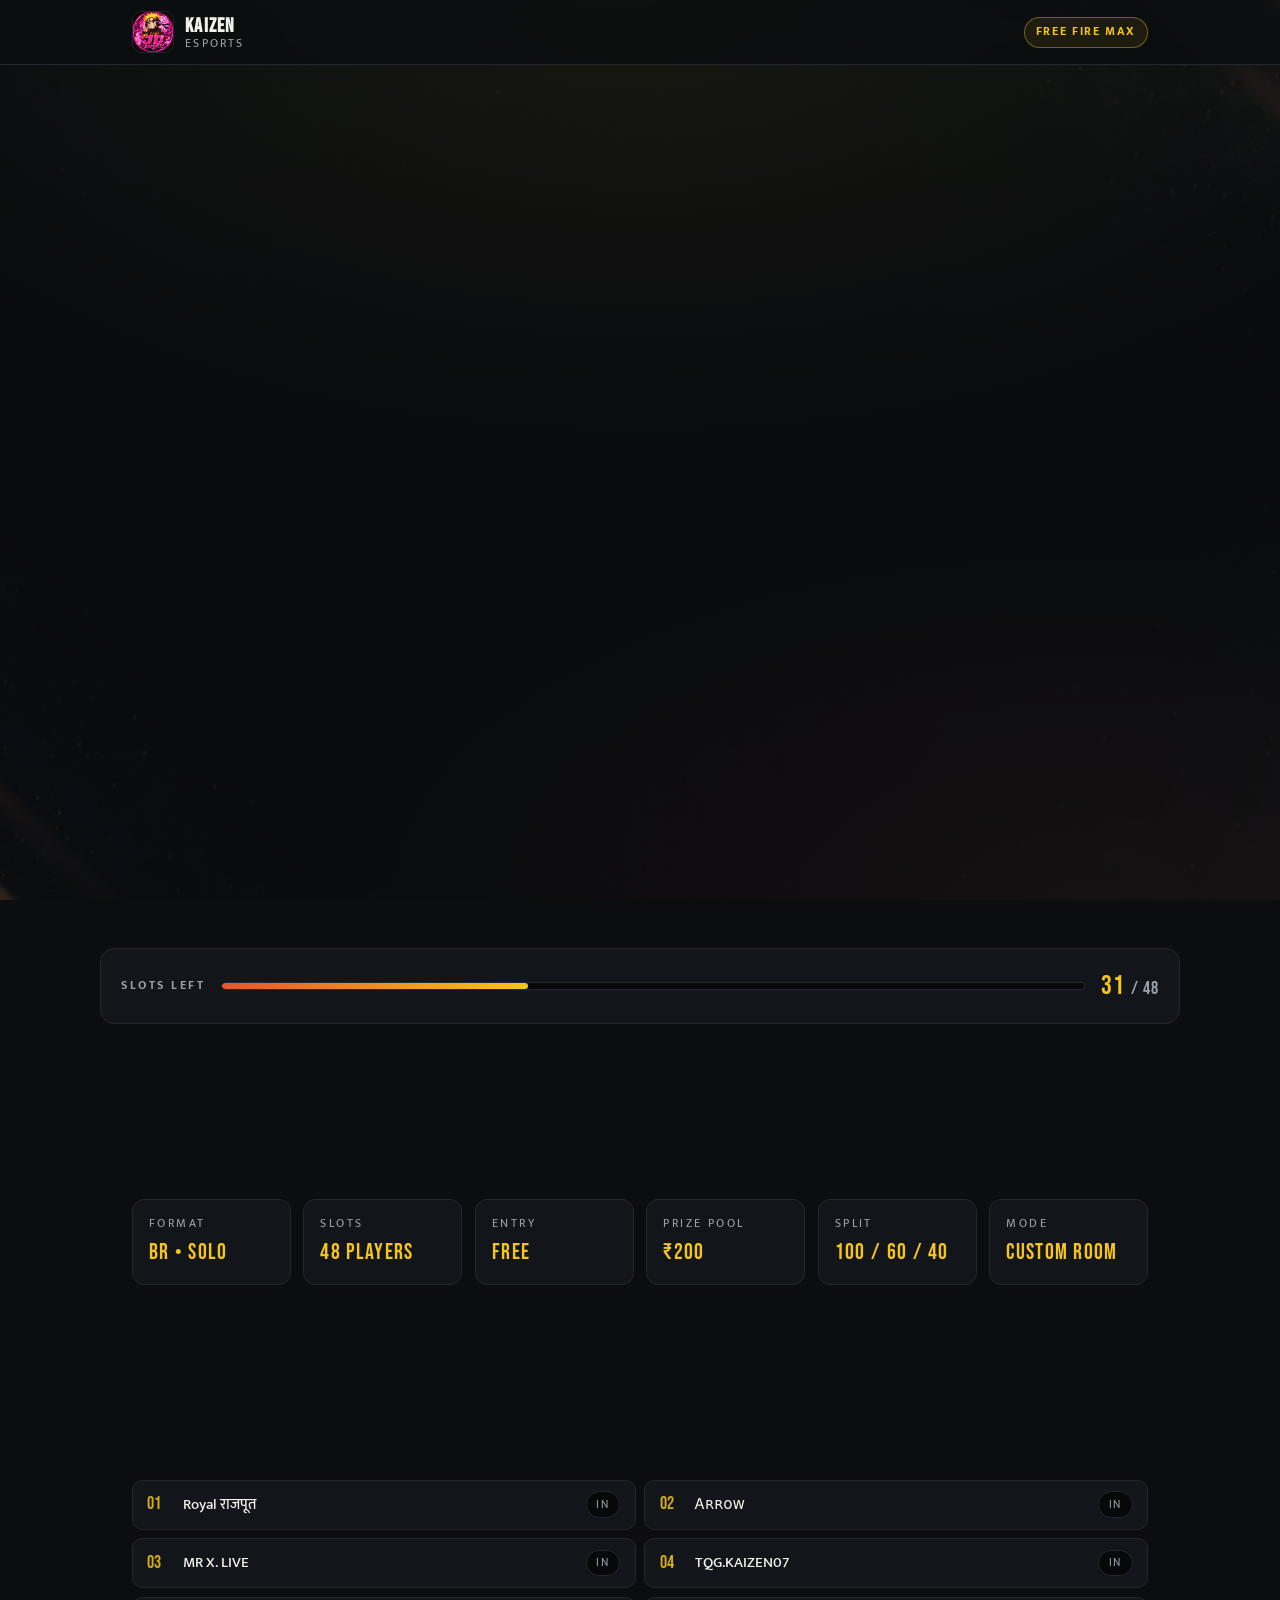
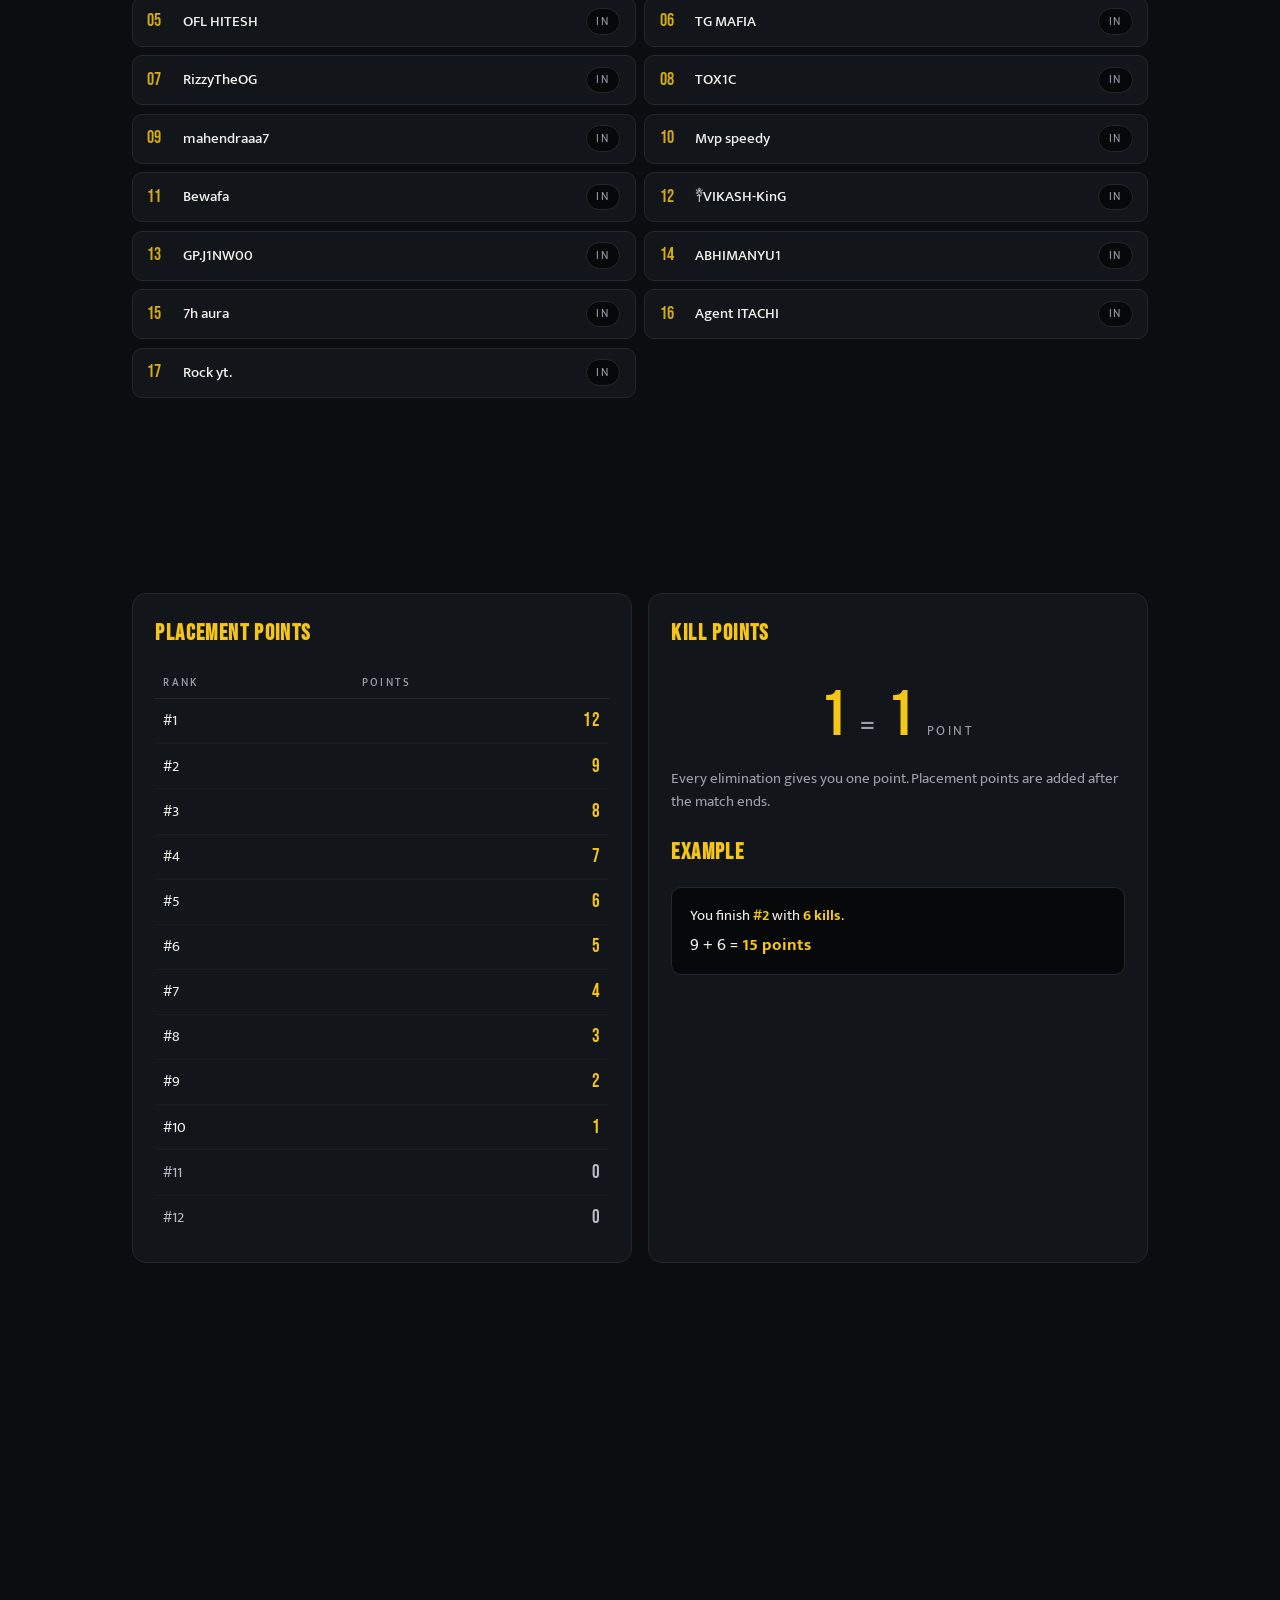
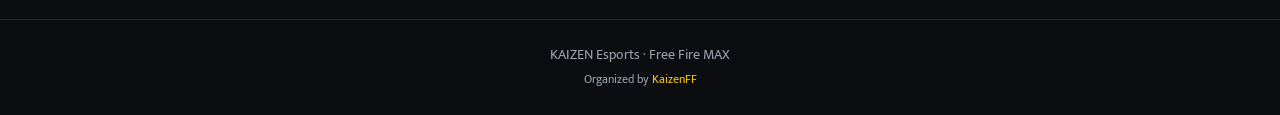
==== index.html @ 8892cc71 "Tournament site: ₹200 Free Fire MAX BR SOLO — registration page" ====
<!DOCTYPE html>
<html lang="en">
<head>
  <meta charset="UTF-8">
  <meta name="viewport" content="width=device-width, initial-scale=1.0">
  <title>₹200 Free Fire Tournament — KAIZEN</title>
  <meta name="description" content="Free Fire MAX BR SOLO tournament. ₹200 prize pool — 100/60/40 split. 48 slots, free entry. Register now by DM.">
  <link rel="preconnect" href="https://fonts.googleapis.com">
  <link rel="preconnect" href="https://fonts.gstatic.com" crossorigin>
  <link href="https://fonts.googleapis.com/css2?family=Bebas+Neue&family=Mukta:wght@400;500;600;700&display=swap" rel="stylesheet">
  <link rel="stylesheet" href="style.css">
</head>
<body>
  <div class="bg" aria-hidden="true"></div>

  <header class="site-header">
    <div class="wrap header-inner">
      <div class="brand">
        <img src="assets/tournament-logo.png" alt="" class="brand-logo" width="48" height="48">
        <div class="brand-text">
          <strong>KAIZEN</strong>
          <span>Esports</span>
        </div>
      </div>
      <div class="header-badge">Free Fire MAX</div>
    </div>
  </header>

  <!-- 🏆 The signboard: first screen, the memorable element -->
  <section class="hero">
    <div class="wrap">
      <div class="signboard">

        <div class="sb-top">
          <span class="sb-flag">🎯 LIVE TOURNAMENT</span>
          <p class="sb-sub">Free Fire MAX • BR SOLO</p>
        </div>

        <div class="sb-money">
          <span class="sb-rs">₹</span>
          <span class="sb-amount" id="prize-amount">200</span>
        </div>

        <div class="sb-pool">
          <span>Prize pool</span>
          <strong>₹200</strong>
        </div>

        <div class="sb-split">
          <div class="split-row"><span>1st</span><strong>₹100</strong></div>
          <div class="split-row"><span>2nd</span><strong>₹60</strong></div>
          <div class="split-row"><span>3rd</span><strong>₹40</strong></div>
        </div>

        <img src="assets/brand-banner.png" alt="₹200 tournament emblem" class="sb-emblem" width="160" height="160">

        <div class="sb-cta">
          <a class="btn" id="register-btn" href="https://wa.me/918217816606?text=Hi!%20I%20want%20to%20register%20for%20the%20₹200%20Free%20Fire%20MAX%20BR%20SOLO%20tournament.%20My%20in-game%20name%20is:%20" target="_blank" rel="noopener">
            <span class="btn-label">Register — free entry</span>
            <span class="btn-arrow">→</span>
          </a>
          <p class="btn-note">DM on WhatsApp · @ +91 82178 16606</p>
        </div>

      </div>
    </div>
  </section>

  <!-- 🔢 Slots counter -->
  <section class="slots" aria-label="Slots remaining">
    <div class="wrap slots-inner">
      <div class="slots-label">Slots left</div>
      <div class="slots-bar"><div class="slots-fill" id="slots-fill"></div></div>
      <div class="slots-numbers">
        <span class="slots-left" id="slots-left">48</span>
        <span class="slots-total">/ 48</span>
      </div>
    </div>
  </section>

  <!-- 📋 The essentials -->
  <section class="facts">
    <div class="wrap">
      <div class="section-head">
        <h2>Match details</h2>
        <p>Everything runs inside one custom room.</p>
      </div>
      <dl class="facts-grid">
        <div class="fact"><dt>Format</dt><dd>BR • SOLO</dd></div>
        <div class="fact"><dt>Slots</dt><dd>48 players</dd></div>
        <div class="fact"><dt>Entry</dt><dd>Free</dd></div>
        <div class="fact"><dt>Prize pool</dt><dd>₹200</dd></div>
        <div class="fact"><dt>Split</dt><dd>100 / 60 / 40</dd></div>
        <div class="fact"><dt>Mode</dt><dd>Custom room</dd></div>
      </dl>
    </div>
  </section>

  <!-- 📍 Registered players -->
  <section class="players">
    <div class="wrap">
      <div class="section-head">
        <h2>Registered players</h2>
        <p id="players-count">17 players in</p>
      </div>
      <ol class="player-list" id="player-list"></ol>
    </div>
  </section>

  <!-- 🏅 Points / how it works -->
  <section class="points">
    <div class="wrap">
      <div class="section-head">
        <h2>How points work</h2>
        <p>One kill = 1 point. Placement points on top.</p>
      </div>

      <div class="points-grid">
        <div class="point-card">
          <h3>Placement points</h3>
          <table class="pts-table">
            <thead><tr><th>Rank</th><th>Points</th></tr></thead>
            <tbody>
              <tr><td>#1</td><td>12</td></tr>
              <tr><td>#2</td><td>9</td></tr>
              <tr><td>#3</td><td>8</td></tr>
              <tr><td>#4</td><td>7</td></tr>
              <tr><td>#5</td><td>6</td></tr>
              <tr><td>#6</td><td>5</td></tr>
              <tr><td>#7</td><td>4</td></tr>
              <tr><td>#8</td><td>3</td></tr>
              <tr><td>#9</td><td>2</td></tr>
              <tr><td>#10</td><td>1</td></tr>
              <tr class="row-dim"><td>#11</td><td>0</td></tr>
              <tr class="row-dim"><td>#12</td><td>0</td></tr>
            </tbody>
          </table>
        </div>

        <div class="point-card">
          <h3>Kill points</h3>
          <div class="kill-rule">
            <span class="kill-big">1</span>
            <span class="kill-eq">=</span>
            <span class="kill-big">1</span>
            <span class="kill-label">point</span>
          </div>
          <p class="card-note">Every elimination gives you one point. Placement points are added after the match ends.</p>

          <h3 class="mt">Example</h3>
          <div class="example-box">
            <p>You finish <strong>#2</strong> with <strong>6 kills</strong>.</p>
            <p class="example-math">9 + 6 = <strong>15 points</strong></p>
          </div>
        </div>
      </div>
    </div>
  </section>

  <!-- 🎯 Final call to action -->
  <section class="final-cta">
    <div class="wrap">
      <h2>Ready to drop in?</h2>
      <p>Slots are filling — DM now to lock yours.</p>
      <a class="btn btn-lg" href="https://wa.me/918217816606?text=Hi!%20I%20want%20to%20register%20for%20the%20₹200%20Free%20Fire%20MAX%20BR%20SOLO%20tournament.%20My%20in-game%20name%20is:%20" target="_blank" rel="noopener">
        <span class="btn-label">Register on WhatsApp</span>
        <span class="btn-arrow">→</span>
      </a>
    </div>
  </section>

  <footer class="site-footer">
    <div class="wrap">
      <p>KAIZEN Esports · Free Fire MAX</p>
      <p class="footer-note">Organized by <a href="https://youtube.com/@kaizenff.official" target="_blank" rel="noopener">KaizenFF</a></p>
    </div>
  </footer>

  <script src="app.js"></script>
</body>
</html>
---- style.css ----
/* ============================================================
   KAIZEN ₹200 TOURNAMENT — design system
   Direction: gold-on-black signboard. Molten prize gold,
   ember accents, arena dark. One memorable element: the
   signboard with the live slot counter.
   ============================================================ */

:root {
  /* palette */
  --bg: #0B0D10;          /* arena near-black */
  --bg-deep: #070809;
  --panel: #12151A;       /* panels & cards */
  --panel-line: #23282F;  /* hairline borders */
  --gold: #F5C518;        /* prize gold — the one accent */
  --gold-bright: #FFDD55;
  --ember: #E4572E;       /* small warmth accents */
  --ember-deep: #B23A1E;
  --paper: #F2F0EB;       /* primary text */
  --muted: #9AA1AB;       /* secondary text */
  --white: #FFFFFF;

  /* type */
  --font-display: "Bebas Neue", "Arial Narrow", sans-serif;
  --font-body: "Mukta", system-ui, -apple-system, sans-serif;

  /* rhythm */
  --wrap: 1080px;
  --space: clamp(1.25rem, 4vw, 2.5rem);
  --radius: 14px;
  --ease: cubic-bezier(.22, .61, .36, 1);
}

* { margin: 0; padding: 0; box-sizing: border-box; }

html { scroll-behavior: smooth; }

body {
  background: var(--bg);
  color: var(--paper);
  font-family: var(--font-body);
  font-size: 16px;
  line-height: 1.55;
  -webkit-font-smoothing: antialiased;
  overflow-x: hidden;
}

img { display: block; max-width: 100%; }
a { color: var(--gold); text-decoration: none; }
a:hover { text-decoration: underline; }

/* ---------- background layers ---------- */
.bg {
  position: fixed; inset: 0; z-index: -1;
  background:
    radial-gradient(120% 90% at 50% 0%, rgba(245, 197, 24, .08), transparent 55%),
    radial-gradient(100% 70% at 85% 100%, rgba(228, 87, 46, .07), transparent 60%),
    var(--bg);
}
.bg::after {
  content: "";
  position: absolute; inset: 0;
  background-image: url("assets/bg-wide.png");
  background-size: cover;
  background-position: center;
  opacity: .16;
  filter: saturate(1.1) contrast(1.05);
}

/* ---------- layout ---------- */
.wrap {
  max-width: var(--wrap);
  margin-inline: auto;
  padding-inline: clamp(1rem, 4vw, 2rem);
}

section { padding-block: var(--space); }

/* ---------- header ---------- */
.site-header {
  border-bottom: 1px solid var(--panel-line);
  background: rgba(11, 13, 16, .72);
  backdrop-filter: blur(10px);
  position: sticky; top: 0; z-index: 20;
}
.header-inner {
  display: flex; align-items: center; justify-content: space-between;
  padding-block: .7rem;
}
.brand { display: flex; align-items: center; gap: .7rem; }
.brand-logo {
  width: 42px; height: 42px;
  border-radius: 10px;
  border: 1px solid var(--panel-line);
  object-fit: cover;
}
.brand-text { display: flex; flex-direction: column; line-height: 1.1; }
.brand-text strong {
  font-family: var(--font-display);
  font-size: 1.25rem; letter-spacing: .06em;
  color: var(--paper);
}
.brand-text span { font-size: .75rem; color: var(--muted); letter-spacing: .18em; text-transform: uppercase; }
.header-badge {
  font-size: .72rem; font-weight: 700;
  letter-spacing: .14em; text-transform: uppercase;
  color: var(--gold);
  border: 1px solid rgba(245, 197, 24, .4);
  background: rgba(245, 197, 24, .08);
  padding: .35rem .7rem;
  border-radius: 999px;
}

/* ---------- hero / signboard ---------- */
.hero { padding-block: clamp(1.5rem, 4vw, 3rem) var(--space); }

.signboard {
  position: relative;
  max-width: 620px;
  margin-inline: auto;
  background:
    linear-gradient(180deg, rgba(245,197,24,.06), transparent 30%),
    var(--panel);
  border: 1px solid var(--panel-line);
  border-top-color: rgba(245, 197, 24, .55);
  border-radius: var(--radius);
  padding: clamp(1.5rem, 5vw, 2.5rem);
  text-align: center;
  overflow: hidden;
  box-shadow: 0 30px 60px -30px rgba(0,0,0,.8);
}
/* (corner pins removed — restraint pass) */

.sb-flag {
  display: inline-flex; align-items: center;
  font-size: .76rem; font-weight: 700;
  letter-spacing: .2em; text-transform: uppercase;
  color: var(--gold);
  background: rgba(245,197,24,.1);
  border: 1px solid rgba(245,197,24,.35);
  padding: .4rem .9rem;
  border-radius: 999px;
}
.sb-flag .dot {
  width: 7px; height: 7px; border-radius: 50%;
  background: var(--gold); margin-right: .5rem;
}

.sb-sub {
  margin-top: .6rem;
  font-size: .8rem; letter-spacing: .2em; text-transform: uppercase;
  color: var(--muted);
}

.sb-money {
  margin-top: 1.1rem;
  display: flex; align-items: baseline; justify-content: center;
  color: var(--gold);
}
.sb-rs {
  font-family: var(--font-display);
  font-size: clamp(2.2rem, 9vw, 3.4rem);
  margin-right: .2rem;
  color: var(--gold-bright);
}
.sb-amount {
  font-family: var(--font-display);
  font-size: clamp(5.5rem, 22vw, 9rem);
  line-height: .9;
  letter-spacing: .02em;
}

.sb-pool { margin-top: .8rem; }
.sb-pool span {
  font-size: .78rem; letter-spacing: .24em; text-transform: uppercase;
  color: var(--muted);
}
.sb-pool strong {
  display: block; margin-top: .15rem;
  font-family: var(--font-display);
  font-size: 1.6rem; letter-spacing: .08em;
  color: var(--paper);
}

.sb-split {
  margin-top: 1.4rem;
  display: grid; grid-template-columns: repeat(3, 1fr);
  gap: .6rem;
  max-width: 380px; margin-inline: auto;
}
.split-row {
  background: var(--bg-deep);
  border: 1px solid var(--panel-line);
  border-radius: 10px;
  padding: .6rem .55rem;
}
.split-row span {
  display: block; font-size: .75rem;
  letter-spacing: .18em; text-transform: uppercase;
  color: var(--muted);
}
.split-row strong {
  display: block; margin-top: .1rem;
  font-family: var(--font-display);
  font-size: 1.35rem; letter-spacing: .06em;
  color: var(--gold);
}
.split-row:nth-child(1) strong { color: var(--gold-bright); }

.sb-emblem {
  width: 150px; height: 150px;
  margin: 1.5rem auto 0;
  border-radius: 50%;
  border: 1px solid rgba(245,197,24,.35);
  object-fit: cover;
}

.sb-cta { margin-top: 1.8rem; padding-bottom: .25rem; }

.btn {
  display: inline-flex; align-items: center; gap: .8rem;
  background: linear-gradient(180deg, var(--gold-bright), var(--gold));
  color: #171300;
  font-family: var(--font-display);
  font-size: 1.35rem; letter-spacing: .08em;
  padding: .85rem 1.8rem;
  border-radius: 12px;
  text-transform: uppercase;
  border: 1px solid rgba(255, 221, 85, .6);
  box-shadow: 0 8px 24px -12px rgba(0,0,0,.8);
  transition: transform .18s var(--ease), box-shadow .18s var(--ease);
}
.btn:hover { text-decoration: none; transform: translateY(-2px); box-shadow: 0 12px 28px -12px rgba(0,0,0,.85); }
.btn:active { transform: translateY(0) scale(.97); }
.btn:focus-visible { outline: 3px solid var(--paper); outline-offset: 3px; }
.btn-arrow { font-size: 1.3rem; line-height: 1; }

.btn-note {
  margin-top: .8rem;
  font-size: .78rem; color: var(--muted);
}

/* ---------- slots counter ---------- */
.slots { padding-block: 1.2rem; }
.slots-inner {
  display: grid;
  grid-template-columns: auto 1fr auto;
  align-items: center;
  gap: 1rem;
  background: var(--panel);
  border: 1px solid var(--panel-line);
  border-radius: var(--radius);
  padding: 1rem 1.25rem;
}
.slots-label {
  font-size: .72rem; font-weight: 700;
  letter-spacing: .22em; text-transform: uppercase;
  color: var(--muted);
  white-space: nowrap;
}
.slots-bar {
  height: 8px; border-radius: 999px;
  background: var(--bg-deep);
  border: 1px solid var(--panel-line);
  overflow: hidden;
}
.slots-fill {
  height: 100%; width: 100%;
  background: linear-gradient(90deg, var(--ember), var(--gold));
  border-radius: 999px;
  transition: width 1.2s var(--ease);
}
.slots-numbers {
  font-family: var(--font-display);
  font-size: 1.7rem; letter-spacing: .04em;
  color: var(--gold);
  white-space: nowrap;
}
.slots-total { color: var(--muted); font-size: 1.1rem; }

/* ---------- section heads ---------- */
.section-head { margin-bottom: 1.4rem; }
.section-head h2 {
  font-family: var(--font-display);
  font-size: clamp(1.9rem, 6vw, 2.6rem);
  letter-spacing: .05em; text-transform: uppercase;
  color: var(--paper);
}
.section-head p { margin-top: .3rem; color: var(--muted); font-size: .95rem; }

/* ---------- scroll reveal (JS adds .is-in; only when JS runs) ---------- */
.js .fact, .js .point-card, .js .slots-inner, .js .signboard, .js .section-head, .js .final-cta {
  opacity: 0;
  transform: translateY(14px);
  transition: opacity .6s var(--ease), transform .6s var(--ease);
}
.js .is-in {
  opacity: 1;
  transform: none;
}

/* ---------- facts grid ---------- */
.facts-grid {
  display: grid;
  grid-template-columns: repeat(3, 1fr);
  gap: .8rem;
}
.fact {
  background: var(--panel);
  border: 1px solid var(--panel-line);
  border-radius: 12px;
  padding: .9rem 1rem;
}
.fact dt {
  font-size: .75rem; letter-spacing: .2em; text-transform: uppercase;
  color: var(--muted);
}
.fact dd {
  margin-top: .2rem;
  font-family: var(--font-display);
  font-size: 1.35rem; letter-spacing: .06em;
  color: var(--gold);
}

/* ---------- player list ---------- */
.player-list {
  list-style: none;
  display: grid;
  grid-template-columns: 1fr;
  gap: .55rem;
}
.player-list li {
  display: flex; align-items: center;
  background: var(--panel);
  border: 1px solid var(--panel-line);
  border-radius: 10px;
  padding: .6rem .9rem;
  font-size: .95rem;
  animation: rowIn .5s var(--ease) both;
}
.player-list .num {
  font-family: var(--font-display);
  font-size: 1.15rem; color: var(--gold);
  width: 2.2rem; flex-shrink: 0;
  opacity: .85;
}
.player-list .name { font-weight: 500; color: var(--paper); word-break: break-word; }
.player-list .tag {
  margin-left: auto;
  font-size: .7rem; letter-spacing: .14em; text-transform: uppercase;
  color: var(--muted);
  background: var(--bg-deep);
  border: 1px solid var(--panel-line);
  border-radius: 999px;
  padding: .22rem .6rem;
  white-space: nowrap;
}
@keyframes rowIn {
  from { opacity: 0; transform: translateY(8px); }
  to { opacity: 1; transform: none; }
}

/* ---------- points ---------- */
.points-grid {
  display: grid;
  grid-template-columns: 1fr;
  gap: 1rem;
}
.point-card {
  background: var(--panel);
  border: 1px solid var(--panel-line);
  border-radius: var(--radius);
  padding: 1.4rem;
}
.point-card h3 {
  font-family: var(--font-display);
  font-size: 1.45rem; letter-spacing: .06em; text-transform: uppercase;
  color: var(--gold);
  margin-bottom: 1rem;
}
.point-card h3.mt { margin-top: 1.4rem; }

.pts-table { width: 100%; border-collapse: collapse; }
.pts-table th {
  text-align: left;
  font-size: .7rem; letter-spacing: .2em; text-transform: uppercase;
  color: var(--muted); font-weight: 500;
  padding: .4rem .5rem;
  border-bottom: 1px solid var(--panel-line);
}
.pts-table td {
  padding: .45rem .5rem;
  font-size: .95rem;
  border-bottom: 1px solid rgba(35,40,47,.5);
}
.pts-table tbody tr:last-child td { border-bottom: none; }
.pts-table td:last-child {
  text-align: right;
  font-family: var(--font-display);
  font-size: 1.2rem; letter-spacing: .04em;
  color: var(--gold);
}
.pts-table .row-dim td { color: #B7BDC6; } /* keep AA contrast without opacity fade */

.kill-rule {
  display: flex; align-items: baseline; gap: .8rem;
  justify-content: center;
  padding: 1rem 0;
}
.kill-big {
  font-family: var(--font-display);
  font-size: 4rem; line-height: 1;
  color: var(--gold);
}
.kill-eq { font-size: 2rem; color: var(--muted); }
.kill-label {
  font-size: .8rem; letter-spacing: .2em; text-transform: uppercase;
  color: var(--muted);
}
.card-note { color: var(--muted); font-size: .93rem; }

.example-box {
  background: var(--bg-deep);
  border: 1px solid var(--panel-line);
  border-radius: 10px;
  padding: 1rem 1.1rem;
  margin-top: .7rem;
}
.example-box p { font-size: .95rem; color: var(--paper); }
.example-box strong { color: var(--gold); }
.example-math { margin-top: .3rem; font-size: 1.05rem !important; }

/* ---------- final CTA ---------- */
.final-cta { text-align: center; padding-block: calc(var(--space) * 1.3); }
.final-cta h2 {
  font-family: var(--font-display);
  font-size: clamp(2.2rem, 8vw, 3.4rem);
  letter-spacing: .05em; text-transform: uppercase;
  color: var(--paper);
}
.final-cta p { color: var(--muted); margin-top: .3rem; margin-bottom: 1.5rem; }
.btn-lg { font-size: 1.6rem; padding: 1rem 2.4rem; }

/* ---------- footer ---------- */
.site-footer {
  border-top: 1px solid var(--panel-line);
  padding-block: 1.6rem;
  text-align: center;
}
.site-footer p { color: var(--muted); font-size: .85rem; }
.site-footer .footer-note { margin-top: .25rem; font-size: .78rem; }
.footer-note a { color: var(--gold); }

/* ---------- responsive ---------- */
@media (min-width: 760px) {
  .facts-grid { grid-template-columns: repeat(6, 1fr); }
  .player-list { grid-template-columns: repeat(2, 1fr); }
  .points-grid { grid-template-columns: 1fr 1fr; }
}

@media (prefers-reduced-motion: reduce) {
  *, *::before, *::after {
    animation-duration: .01ms !important;
    animation-iteration-count: 1 !important;
    transition-duration: .01ms !important;
  }
  html { scroll-behavior: auto; }
}
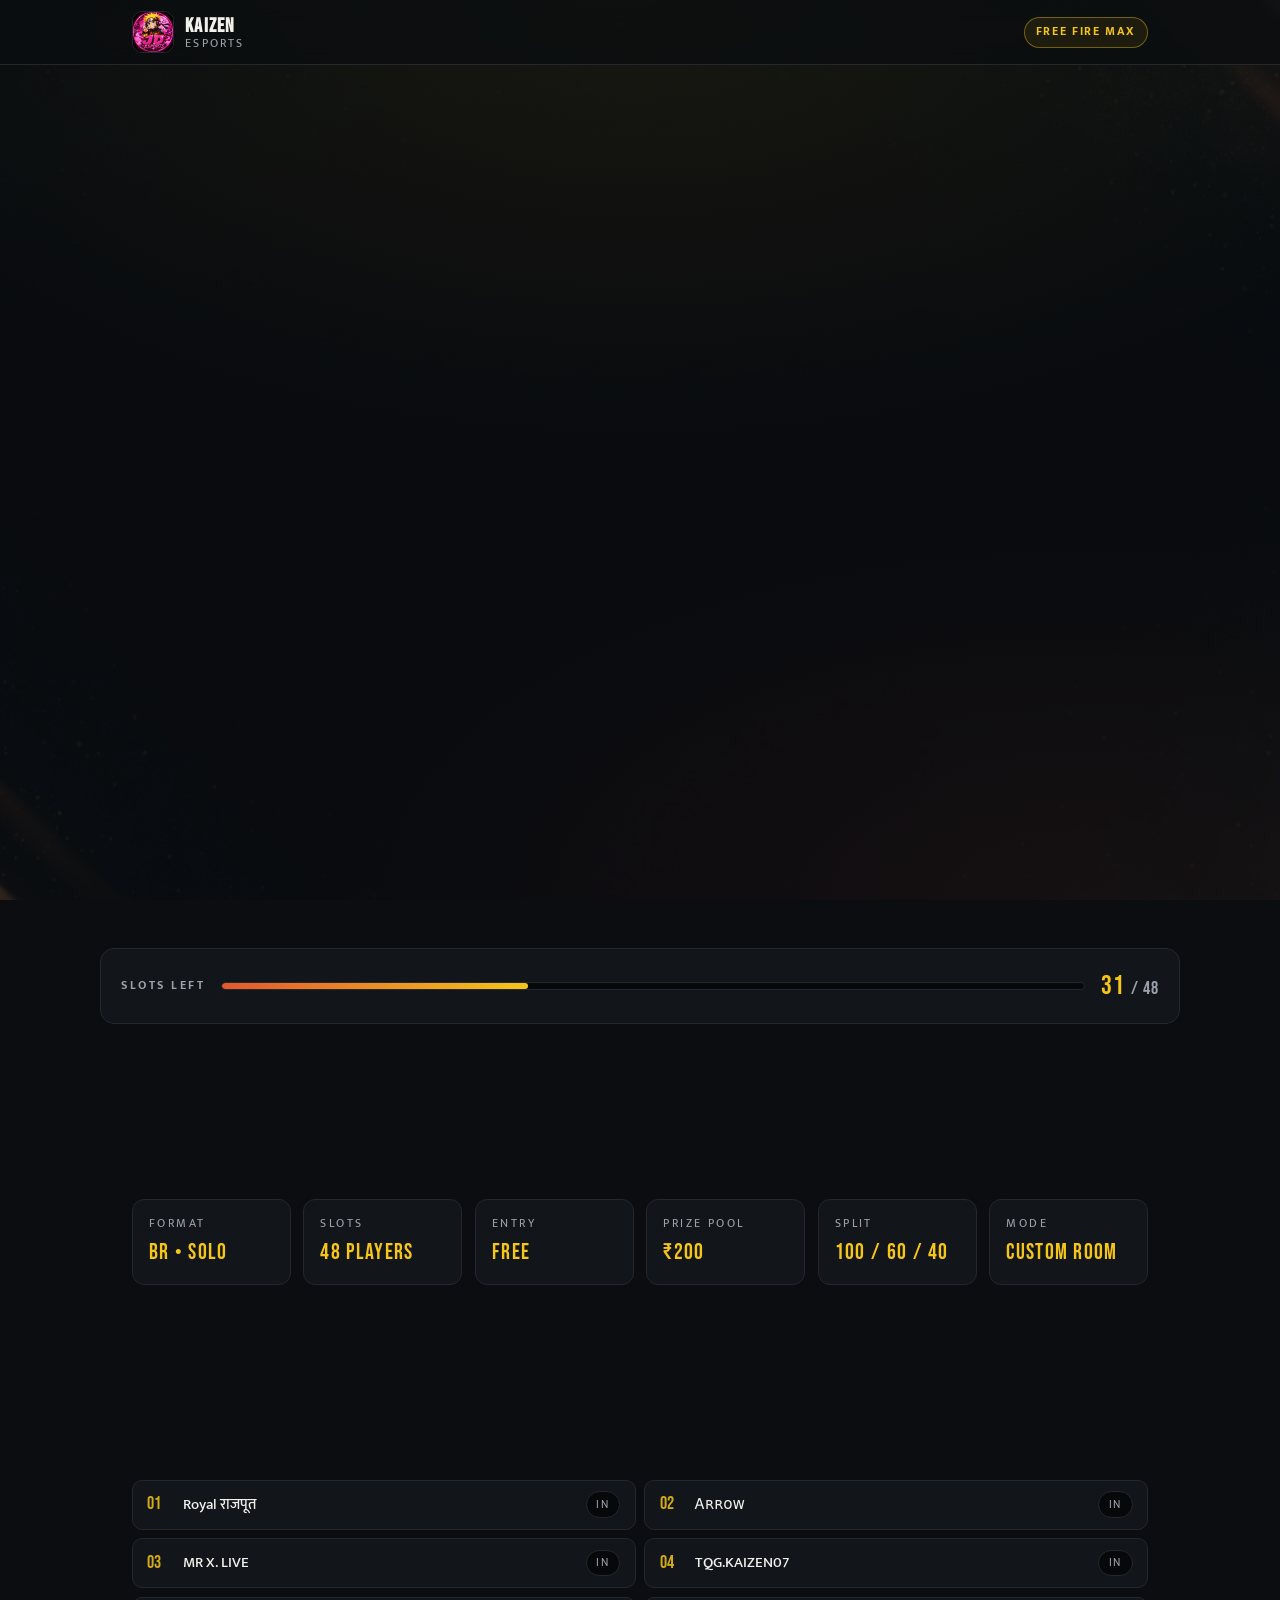
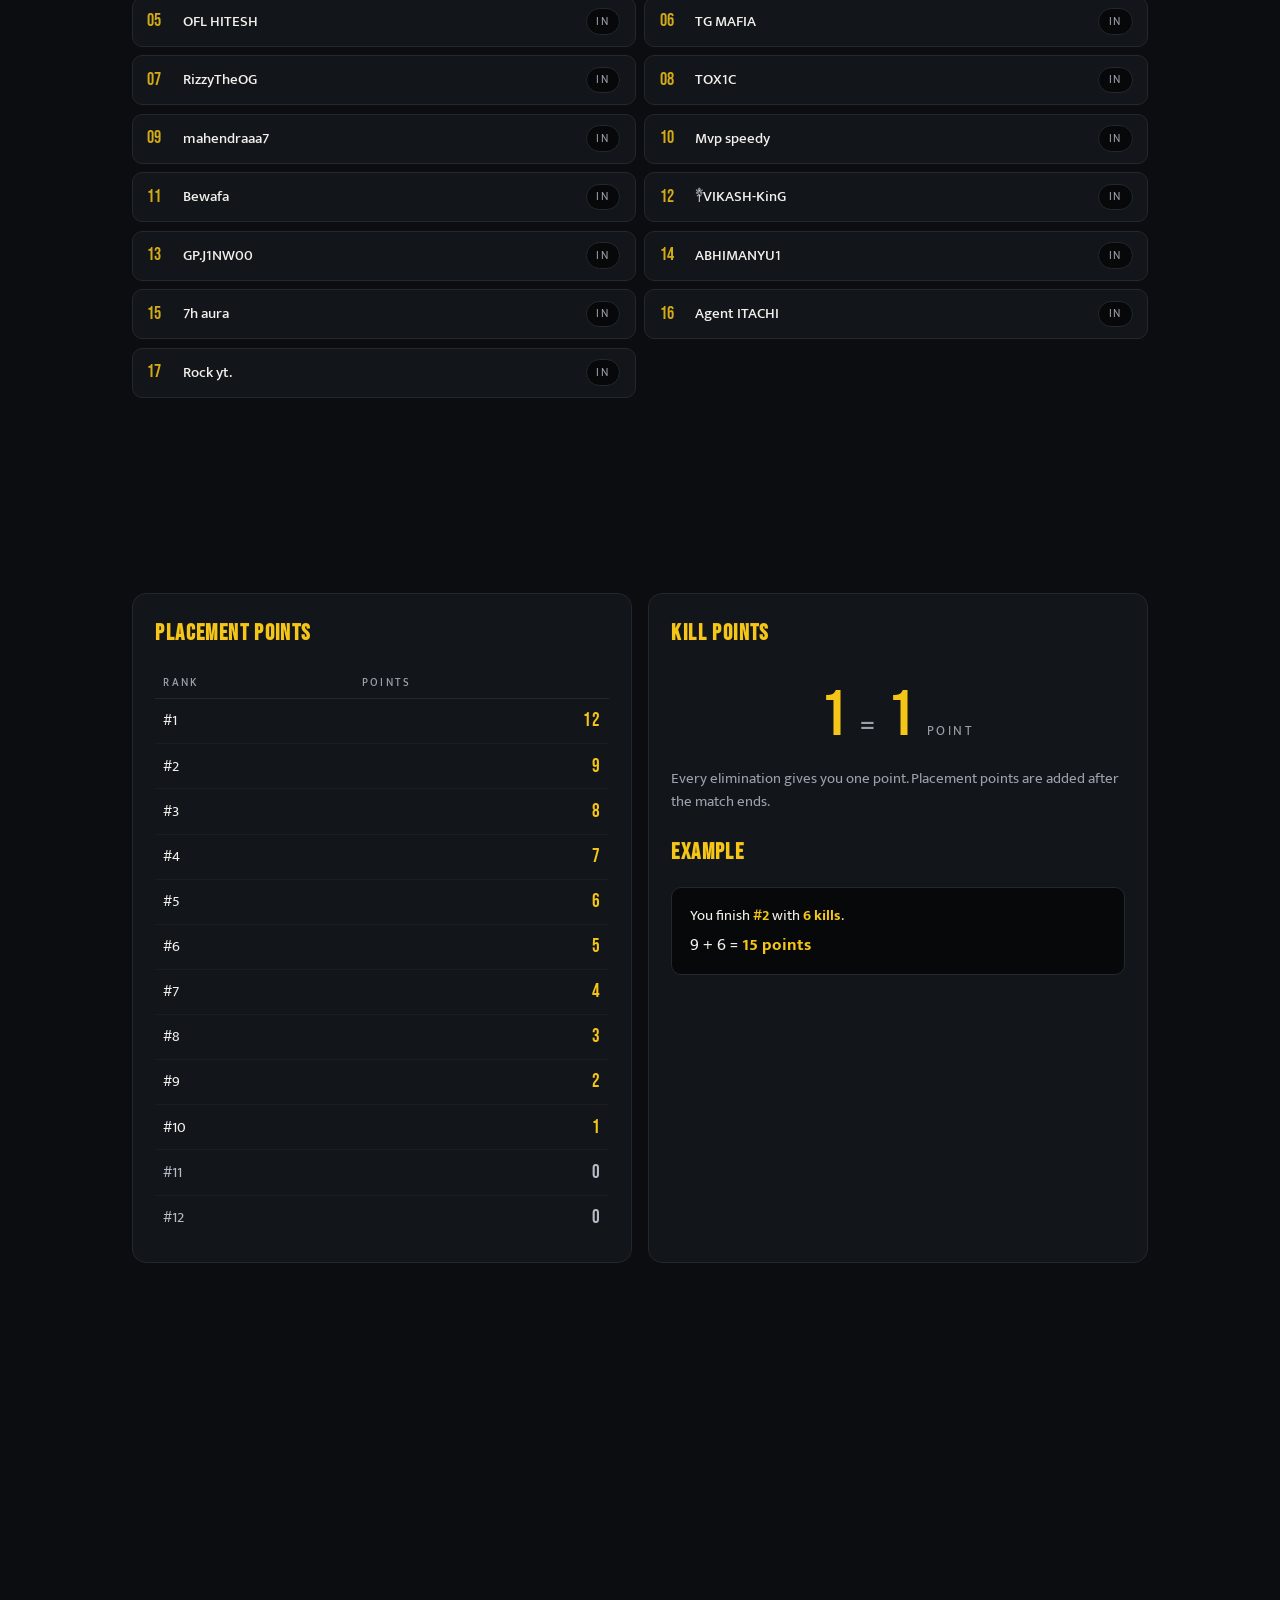
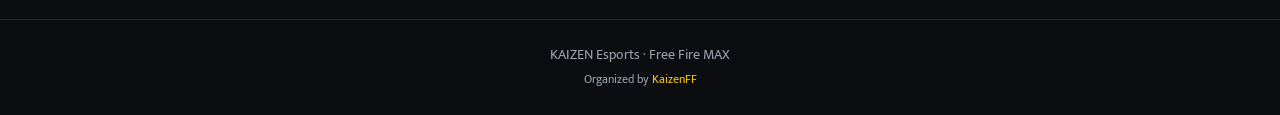
==== commit d8b2ecb9: "Perf: compress header logo (2.5MB → 139KB)" ====
--- a/index.html
+++ b/index.html
@@ -16,7 +16,7 @@
   <header class="site-header">
     <div class="wrap header-inner">
       <div class="brand">
-        <img src="assets/tournament-logo.png" alt="" class="brand-logo" width="48" height="48">
+        <img src="assets/tournament-logo-sm.png" alt="" class="brand-logo" width="48" height="48">
         <div class="brand-text">
           <strong>KAIZEN</strong>
           <span>Esports</span>
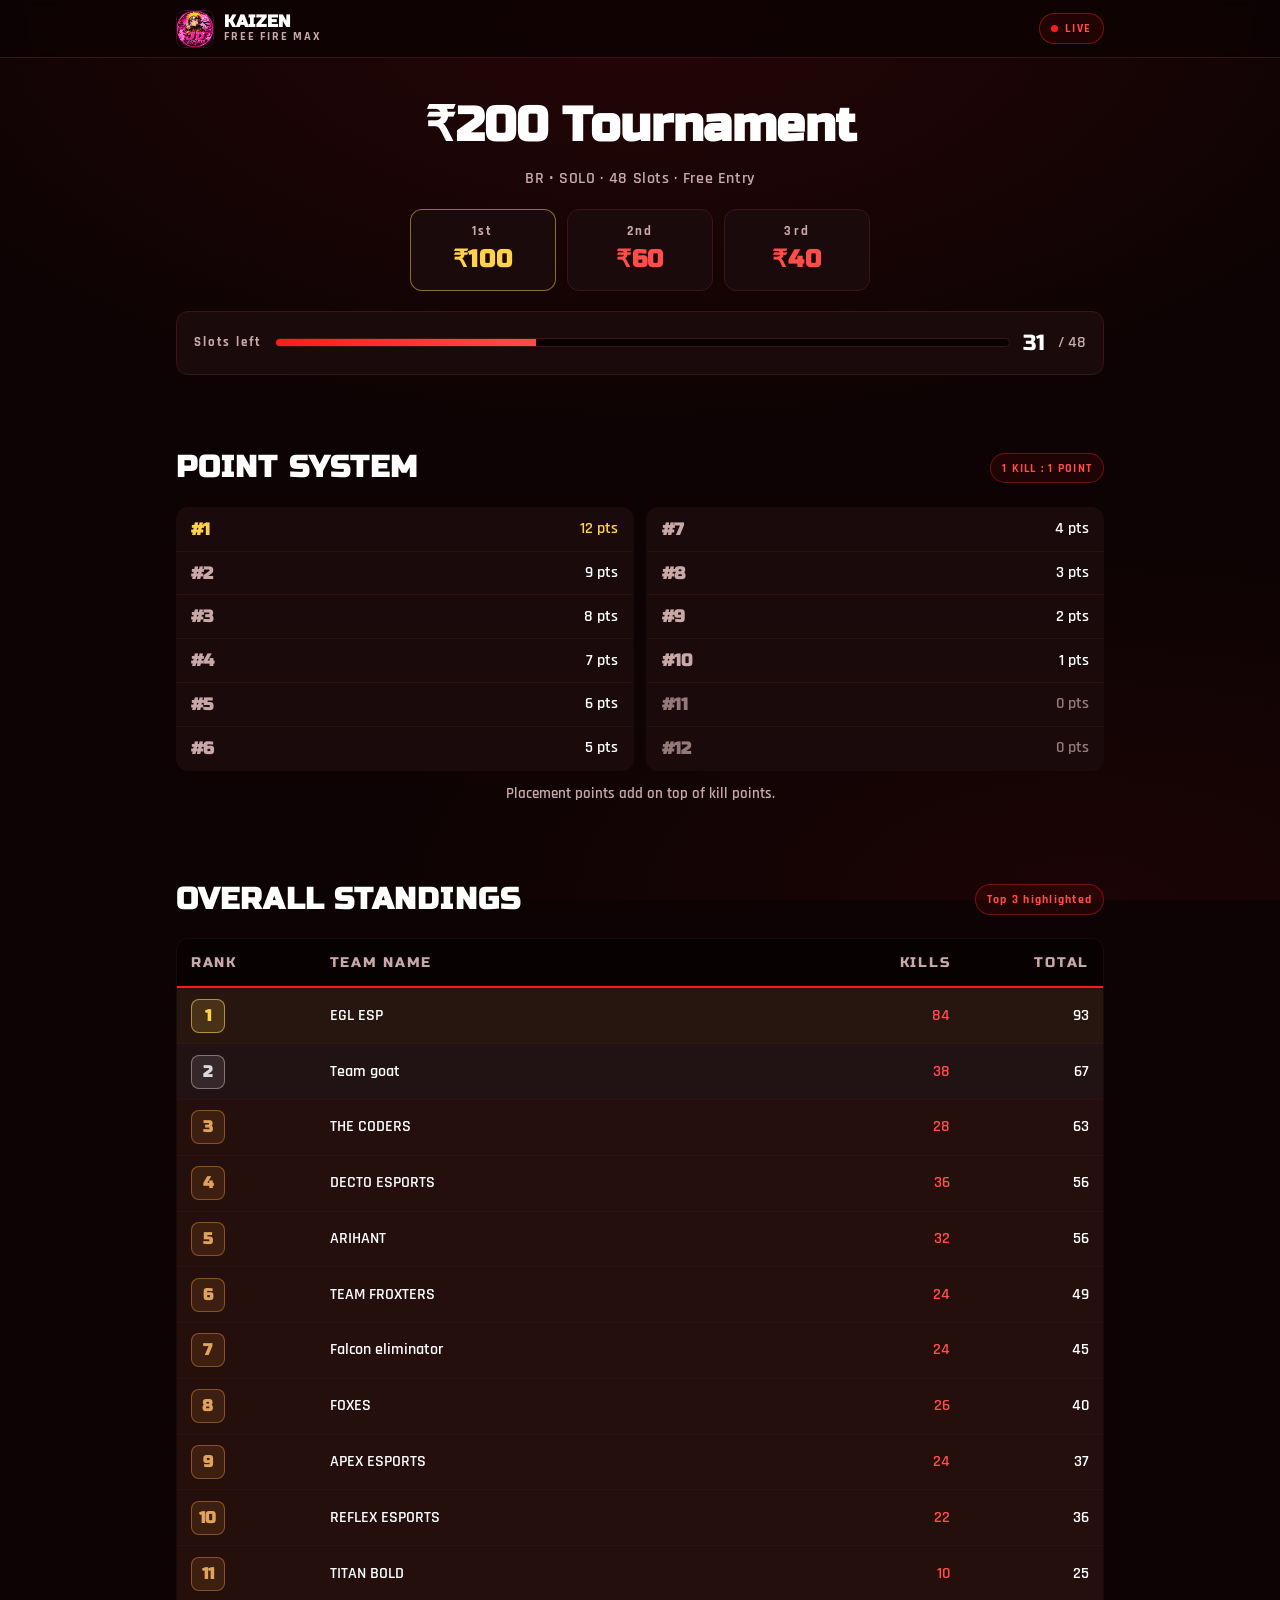
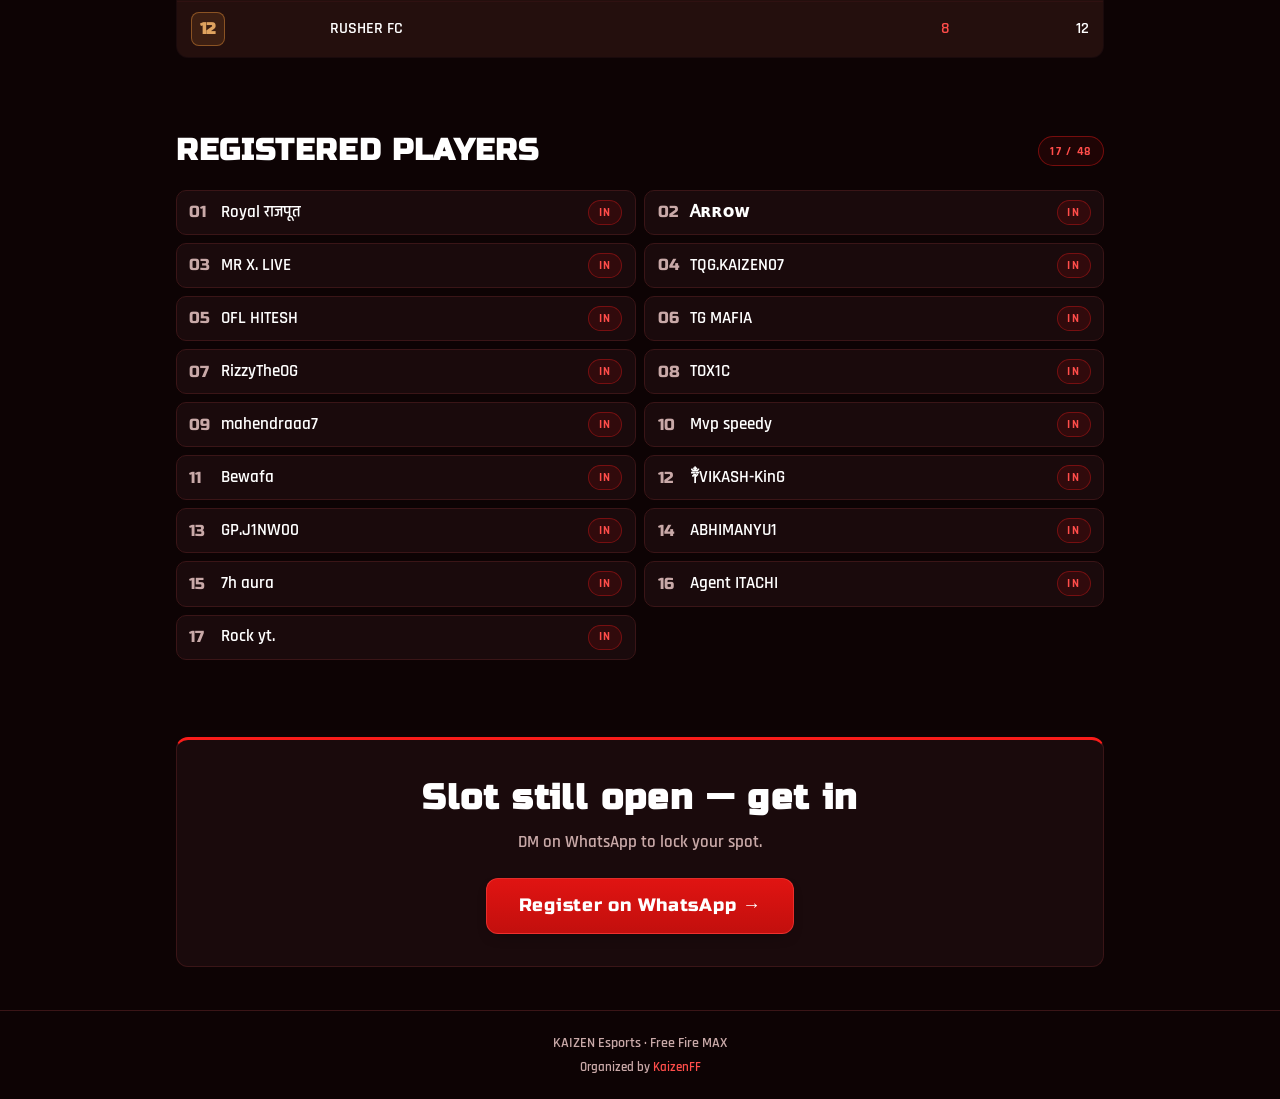
==== commit e39ca25c: "v2: rebuild UI to match SHRI BALAJI SCRIMS scoreboard reference (dark maroon + red accent, standings" ====
--- a/index.html
+++ b/index.html
@@ -3,169 +3,130 @@
 <head>
   <meta charset="UTF-8">
   <meta name="viewport" content="width=device-width, initial-scale=1.0">
-  <title>₹200 Free Fire Tournament — KAIZEN</title>
+  <title>₹200 Free Fire Tournament — Live Standings</title>
   <meta name="description" content="Free Fire MAX BR SOLO tournament. ₹200 prize pool — 100/60/40 split. 48 slots, free entry. Register now by DM.">
   <link rel="preconnect" href="https://fonts.googleapis.com">
   <link rel="preconnect" href="https://fonts.gstatic.com" crossorigin>
-  <link href="https://fonts.googleapis.com/css2?family=Bebas+Neue&family=Mukta:wght@400;500;600;700&display=swap" rel="stylesheet">
+  <link href="https://fonts.googleapis.com/css2?family=Russo+One&family=Rajdhani:wght@500;600;700&display=swap" rel="stylesheet">
   <link rel="stylesheet" href="style.css">
 </head>
 <body>
+
   <div class="bg" aria-hidden="true"></div>
 
-  <header class="site-header">
-    <div class="wrap header-inner">
+  <!-- top branding bar -->
+  <header class="topbar">
+    <div class="wrap topbar-inner">
       <div class="brand">
-        <img src="assets/tournament-logo-sm.png" alt="" class="brand-logo" width="48" height="48">
+        <img src="assets/tournament-logo-sm.png" alt="KAIZEN logo" class="brand-logo" width="40" height="40">
         <div class="brand-text">
           <strong>KAIZEN</strong>
-          <span>Esports</span>
+          <span>FREE FIRE MAX</span>
         </div>
       </div>
-      <div class="header-badge">Free Fire MAX</div>
+      <div class="live-tag"><span class="live-dot"></span> LIVE</div>
     </div>
   </header>
 
-  <!-- 🏆 The signboard: first screen, the memorable element -->
-  <section class="hero">
+  <!-- prize card -->
+  <section class="prize-card">
     <div class="wrap">
-      <div class="signboard">
-
-        <div class="sb-top">
-          <span class="sb-flag">🎯 LIVE TOURNAMENT</span>
-          <p class="sb-sub">Free Fire MAX • BR SOLO</p>
-        </div>
-
-        <div class="sb-money">
-          <span class="sb-rs">₹</span>
-          <span class="sb-amount" id="prize-amount">200</span>
-        </div>
-
-        <div class="sb-pool">
-          <span>Prize pool</span>
-          <strong>₹200</strong>
-        </div>
-
-        <div class="sb-split">
-          <div class="split-row"><span>1st</span><strong>₹100</strong></div>
-          <div class="split-row"><span>2nd</span><strong>₹60</strong></div>
-          <div class="split-row"><span>3rd</span><strong>₹40</strong></div>
-        </div>
-
-        <img src="assets/brand-banner.png" alt="₹200 tournament emblem" class="sb-emblem" width="160" height="160">
-
-        <div class="sb-cta">
-          <a class="btn" id="register-btn" href="https://wa.me/918217816606?text=Hi!%20I%20want%20to%20register%20for%20the%20₹200%20Free%20Fire%20MAX%20BR%20SOLO%20tournament.%20My%20in-game%20name%20is:%20" target="_blank" rel="noopener">
-            <span class="btn-label">Register — free entry</span>
-            <span class="btn-arrow">→</span>
-          </a>
-          <p class="btn-note">DM on WhatsApp · @ +91 82178 16606</p>
-        </div>
-
+      <div class="card-head">
+        <h1>₹200 Tournament</h1>
+        <p class="subhead">BR • SOLO · 48 Slots · Free Entry</p>
       </div>
-    </div>
-  </section>
-
-  <!-- 🔢 Slots counter -->
-  <section class="slots" aria-label="Slots remaining">
-    <div class="wrap slots-inner">
-      <div class="slots-label">Slots left</div>
-      <div class="slots-bar"><div class="slots-fill" id="slots-fill"></div></div>
-      <div class="slots-numbers">
-        <span class="slots-left" id="slots-left">48</span>
+      <div class="prize-split">
+        <div class="split-cell first"><span>1st</span><strong>₹100</strong></div>
+        <div class="split-cell"><span>2nd</span><strong>₹60</strong></div>
+        <div class="split-cell"><span>3rd</span><strong>₹40</strong></div>
+      </div>
+      <div class="slots-row">
+        <span class="slots-label">Slots left</span>
+        <div class="slots-bar"><div class="slots-fill" id="slots-fill"></div></div>
+        <span class="slots-num" id="slots-left">31</span>
         <span class="slots-total">/ 48</span>
       </div>
     </div>
   </section>
 
-  <!-- 📋 The essentials -->
-  <section class="facts">
+  <!-- point system -->
+  <section class="points-section">
     <div class="wrap">
-      <div class="section-head">
-        <h2>Match details</h2>
-        <p>Everything runs inside one custom room.</p>
+      <div class="table-title">
+        <h2>Point System</h2>
+        <span class="rule-chip">1 KILL : 1 POINT</span>
       </div>
-      <dl class="facts-grid">
-        <div class="fact"><dt>Format</dt><dd>BR • SOLO</dd></div>
-        <div class="fact"><dt>Slots</dt><dd>48 players</dd></div>
-        <div class="fact"><dt>Entry</dt><dd>Free</dd></div>
-        <div class="fact"><dt>Prize pool</dt><dd>₹200</dd></div>
-        <div class="fact"><dt>Split</dt><dd>100 / 60 / 40</dd></div>
-        <div class="fact"><dt>Mode</dt><dd>Custom room</dd></div>
-      </dl>
+      <div class="points-grid">
+        <table class="pts-table">
+          <tbody>
+            <tr class="pt-high"><td>#1</td><td>12 pts</td></tr>
+            <tr><td>#2</td><td>9 pts</td></tr>
+            <tr><td>#3</td><td>8 pts</td></tr>
+            <tr><td>#4</td><td>7 pts</td></tr>
+            <tr><td>#5</td><td>6 pts</td></tr>
+            <tr><td>#6</td><td>5 pts</td></tr>
+          </tbody>
+        </table>
+        <table class="pts-table">
+          <tbody>
+            <tr><td>#7</td><td>4 pts</td></tr>
+            <tr><td>#8</td><td>3 pts</td></tr>
+            <tr><td>#9</td><td>2 pts</td></tr>
+            <tr><td>#10</td><td>1 pts</td></tr>
+            <tr class="pt-dim"><td>#11</td><td>0 pts</td></tr>
+            <tr class="pt-dim"><td>#12</td><td>0 pts</td></tr>
+          </tbody>
+        </table>
+      </div>
+      <p class="points-note">Placement points add on top of kill points.</p>
     </div>
   </section>
 
-  <!-- 📍 Registered players -->
-  <section class="players">
+  <!-- standings table -->
+  <section class="standings-section">
     <div class="wrap">
-      <div class="section-head">
-        <h2>Registered players</h2>
-        <p id="players-count">17 players in</p>
+      <div class="table-title">
+        <h2>Overall Standings</h2>
+        <span class="rule-chip">Top 3 highlighted</span>
       </div>
-      <ol class="player-list" id="player-list"></ol>
-    </div>
-  </section>
-
-  <!-- 🏅 Points / how it works -->
-  <section class="points">
-    <div class="wrap">
-      <div class="section-head">
-        <h2>How points work</h2>
-        <p>One kill = 1 point. Placement points on top.</p>
-      </div>
-
-      <div class="points-grid">
-        <div class="point-card">
-          <h3>Placement points</h3>
-          <table class="pts-table">
-            <thead><tr><th>Rank</th><th>Points</th></tr></thead>
-            <tbody>
-              <tr><td>#1</td><td>12</td></tr>
-              <tr><td>#2</td><td>9</td></tr>
-              <tr><td>#3</td><td>8</td></tr>
-              <tr><td>#4</td><td>7</td></tr>
-              <tr><td>#5</td><td>6</td></tr>
-              <tr><td>#6</td><td>5</td></tr>
-              <tr><td>#7</td><td>4</td></tr>
-              <tr><td>#8</td><td>3</td></tr>
-              <tr><td>#9</td><td>2</td></tr>
-              <tr><td>#10</td><td>1</td></tr>
-              <tr class="row-dim"><td>#11</td><td>0</td></tr>
-              <tr class="row-dim"><td>#12</td><td>0</td></tr>
-            </tbody>
-          </table>
-        </div>
-
-        <div class="point-card">
-          <h3>Kill points</h3>
-          <div class="kill-rule">
-            <span class="kill-big">1</span>
-            <span class="kill-eq">=</span>
-            <span class="kill-big">1</span>
-            <span class="kill-label">point</span>
-          </div>
-          <p class="card-note">Every elimination gives you one point. Placement points are added after the match ends.</p>
-
-          <h3 class="mt">Example</h3>
-          <div class="example-box">
-            <p>You finish <strong>#2</strong> with <strong>6 kills</strong>.</p>
-            <p class="example-math">9 + 6 = <strong>15 points</strong></p>
-          </div>
-        </div>
+      <div class="table-scroll">
+        <table class="standings-table">
+          <thead>
+            <tr>
+              <th class="col-rank">RANK</th>
+              <th class="col-team">TEAM NAME</th>
+              <th class="col-num">KILLS</th>
+              <th class="col-num">TOTAL</th>
+            </tr>
+          </thead>
+          <tbody id="standings-body">
+          </tbody>
+        </table>
       </div>
     </div>
   </section>
 
-  <!-- 🎯 Final call to action -->
-  <section class="final-cta">
+  <!-- registered players -->
+  <section class="players-section">
     <div class="wrap">
-      <h2>Ready to drop in?</h2>
-      <p>Slots are filling — DM now to lock yours.</p>
-      <a class="btn btn-lg" href="https://wa.me/918217816606?text=Hi!%20I%20want%20to%20register%20for%20the%20₹200%20Free%20Fire%20MAX%20BR%20SOLO%20tournament.%20My%20in-game%20name%20is:%20" target="_blank" rel="noopener">
-        <span class="btn-label">Register on WhatsApp</span>
-        <span class="btn-arrow">→</span>
-      </a>
+      <div class="table-title">
+        <h2>Registered Players</h2>
+        <span class="rule-chip" id="players-count">17 / 48</span>
+      </div>
+      <div class="player-list" id="player-list"></div>
+    </div>
+  </section>
+
+  <!-- register CTA -->
+  <section class="register-section">
+    <div class="wrap">
+      <div class="register-box">
+        <h2>Slot still open — get in</h2>
+        <p>DM on WhatsApp to lock your spot.</p>
+        <a class="btn" href="https://wa.me/918217816606?text=Hi!%20I%20want%20to%20register%20for%20the%20₹200%20Free%20Fire%20MAX%20BR%20SOLO%20tournament.%20My%20in-game%20name%20is:%20" target="_blank" rel="noopener">
+          Register on WhatsApp →
+        </a>
+      </div>
     </div>
   </section>
 
@@ -178,4 +139,4 @@
 
   <script src="app.js"></script>
 </body>
-</html>
+</html>
--- a/style.css
+++ b/style.css
@@ -1,460 +1,260 @@
 /* ============================================================
-   KAIZEN ₹200 TOURNAMENT — design system
-   Direction: gold-on-black signboard. Molten prize gold,
-   ember accents, arena dark. One memorable element: the
-   signboard with the live slot counter.
+   KAIZEN ₹200 TOURNAMENT — v2 (scoreboard reference style)
+   Matching the SHRI BALAJI SCRIMS reference: dark maroon
+   background, red accent, clean tournament tables.
    ============================================================ */
 
 :root {
-  /* palette */
-  --bg: #0B0D10;          /* arena near-black */
-  --bg-deep: #070809;
-  --panel: #12151A;       /* panels & cards */
-  --panel-line: #23282F;  /* hairline borders */
-  --gold: #F5C518;        /* prize gold — the one accent */
-  --gold-bright: #FFDD55;
-  --ember: #E4572E;       /* small warmth accents */
-  --ember-deep: #B23A1E;
-  --paper: #F2F0EB;       /* primary text */
-  --muted: #9AA1AB;       /* secondary text */
-  --white: #FFFFFF;
-
-  /* type */
-  --font-display: "Bebas Neue", "Arial Narrow", sans-serif;
-  --font-body: "Mukta", system-ui, -apple-system, sans-serif;
-
-  /* rhythm */
-  --wrap: 1080px;
-  --space: clamp(1.25rem, 4vw, 2.5rem);
-  --radius: 14px;
+  /* palette — directly from reference image measurements */
+  --bg: #0D0304;          /* maroon-black (exact from ref) */
+  --bg-deep: #070102;
+  --panel: #1A0A0C;       /* dark maroon panel */
+  --panel-line: #3A1517;   /* subtle hairline */
+  --red: #F91C1A;         /* the red accent (exact from ref) */
+  --red-bright: #FF4D4A;
+  --red-glow: rgba(249, 28, 26, .35);
+  --paper: #FFFFFF;        /* white text (from ref) */
+  --muted: #C9A9A8;       /* soft muted for secondary lines */
+  --gold: #FFD24A;        /* prize gold for 1st */
+
+  /* type— matching the FF scoreboard feel */
+  --font-display: "Russo One", "Arial Black", sans-serif;
+  --font-body: "Rajdhani", system-ui, -apple-system, sans-serif;
+
+  --wrap: 980px;
+  --radius: 12px;
+  --space: clamp(1.25rem, 4vw, 2.2rem);
   --ease: cubic-bezier(.22, .61, .36, 1);
 }
 
 * { margin: 0; padding: 0; box-sizing: border-box; }
-
 html { scroll-behavior: smooth; }
 
 body {
   background: var(--bg);
   color: var(--paper);
   font-family: var(--font-body);
-  font-size: 16px;
-  line-height: 1.55;
+  font-size: 17px;
+  line-height: 1.5;
   -webkit-font-smoothing: antialiased;
   overflow-x: hidden;
 }
 
 img { display: block; max-width: 100%; }
-a { color: var(--gold); text-decoration: none; }
+a { color: var(--red-bright); text-decoration: none; }
 a:hover { text-decoration: underline; }
 
-/* ---------- background layers ---------- */
+/* ---------- background ---------- */
 .bg {
   position: fixed; inset: 0; z-index: -1;
   background:
-    radial-gradient(120% 90% at 50% 0%, rgba(245, 197, 24, .08), transparent 55%),
-    radial-gradient(100% 70% at 85% 100%, rgba(228, 87, 46, .07), transparent 60%),
+    radial-gradient(120% 90% at 50% 0%, rgba(249,28,26,.10), transparent 55%),
+    radial-gradient(100% 70% at 85% 100%, rgba(249,28,26,.06), transparent 60%),
     var(--bg);
 }
-.bg::after {
-  content: "";
-  position: absolute; inset: 0;
-  background-image: url("assets/bg-wide.png");
-  background-size: cover;
-  background-position: center;
-  opacity: .16;
-  filter: saturate(1.1) contrast(1.05);
-}
 
 /* ---------- layout ---------- */
-.wrap {
-  max-width: var(--wrap);
-  margin-inline: auto;
-  padding-inline: clamp(1rem, 4vw, 2rem);
-}
-
+.wrap { max-width: var(--wrap); margin-inline: auto; padding-inline: clamp(1rem, 4vw, 1.6rem); }
 section { padding-block: var(--space); }
 
-/* ---------- header ---------- */
-.site-header {
+/* ---------- top bar ---------- */
+.topbar {
   border-bottom: 1px solid var(--panel-line);
-  background: rgba(11, 13, 16, .72);
-  backdrop-filter: blur(10px);
+  background: rgba(13, 3, 4, .85);
+  backdrop-filter: blur(8px);
   position: sticky; top: 0; z-index: 20;
 }
-.header-inner {
-  display: flex; align-items: center; justify-content: space-between;
-  padding-block: .7rem;
-}
-.brand { display: flex; align-items: center; gap: .7rem; }
-.brand-logo {
-  width: 42px; height: 42px;
-  border-radius: 10px;
-  border: 1px solid var(--panel-line);
-  object-fit: cover;
-}
-.brand-text { display: flex; flex-direction: column; line-height: 1.1; }
-.brand-text strong {
+.topbar-inner { display: flex; align-items: center; justify-content: space-between; padding-block: .6rem; }
+.brand { display: flex; align-items: center; gap: .65rem; }
+.brand-logo { width: 38px; height: 38px; border-radius: 9px; border: 1px solid var(--panel-line); object-fit: cover; }
+.brand-text { display: flex; flex-direction: column; line-height: 1.08; }
+.brand-text strong { font-family: var(--font-display); font-size: 1.05rem; letter-spacing: .04em; }
+.brand-text span { font-size: .72rem; font-weight: 700; letter-spacing: .16em; color: var(--muted); }
+.live-tag {
+  display: inline-flex; align-items: center; gap: .45rem;
+  font-size: .78rem; font-weight: 700; letter-spacing: .14em;
+  color: var(--red-bright);
+  border: 1px solid rgba(249,28,26,.45);
+  background: rgba(249,28,26,.08);
+  padding: .3rem .7rem; border-radius: 999px;
+}
+.live-dot { width: 7px; height: 7px; border-radius: 50%; background: var(--red); }
+
+/* ---------- prize card ---------- */
+.prize-card { padding-top: clamp(1.2rem, 3vw, 2rem); }
+.card-head { margin-bottom: 1.1rem; }
+.card-head h1 {
   font-family: var(--font-display);
-  font-size: 1.25rem; letter-spacing: .06em;
+  font-size: clamp(2rem, 8vw, 3rem);
   color: var(--paper);
-}
-.brand-text span { font-size: .75rem; color: var(--muted); letter-spacing: .18em; text-transform: uppercase; }
-.header-badge {
-  font-size: .72rem; font-weight: 700;
-  letter-spacing: .14em; text-transform: uppercase;
-  color: var(--gold);
-  border: 1px solid rgba(245, 197, 24, .4);
-  background: rgba(245, 197, 24, .08);
-  padding: .35rem .7rem;
-  border-radius: 999px;
-}
-
-/* ---------- hero / signboard ---------- */
-.hero { padding-block: clamp(1.5rem, 4vw, 3rem) var(--space); }
-
-.signboard {
-  position: relative;
-  max-width: 620px;
-  margin-inline: auto;
-  background:
-    linear-gradient(180deg, rgba(245,197,24,.06), transparent 30%),
-    var(--panel);
-  border: 1px solid var(--panel-line);
-  border-top-color: rgba(245, 197, 24, .55);
-  border-radius: var(--radius);
-  padding: clamp(1.5rem, 5vw, 2.5rem);
   text-align: center;
-  overflow: hidden;
-  box-shadow: 0 30px 60px -30px rgba(0,0,0,.8);
-}
-/* (corner pins removed — restraint pass) */
-
-.sb-flag {
-  display: inline-flex; align-items: center;
-  font-size: .76rem; font-weight: 700;
-  letter-spacing: .2em; text-transform: uppercase;
-  color: var(--gold);
-  background: rgba(245,197,24,.1);
-  border: 1px solid rgba(245,197,24,.35);
-  padding: .4rem .9rem;
-  border-radius: 999px;
-}
-.sb-flag .dot {
-  width: 7px; height: 7px; border-radius: 50%;
-  background: var(--gold); margin-right: .5rem;
-}
-
-.sb-sub {
-  margin-top: .6rem;
-  font-size: .8rem; letter-spacing: .2em; text-transform: uppercase;
-  color: var(--muted);
-}
-
-.sb-money {
-  margin-top: 1.1rem;
-  display: flex; align-items: baseline; justify-content: center;
-  color: var(--gold);
-}
-.sb-rs {
-  font-family: var(--font-display);
-  font-size: clamp(2.2rem, 9vw, 3.4rem);
-  margin-right: .2rem;
-  color: var(--gold-bright);
-}
-.sb-amount {
-  font-family: var(--font-display);
-  font-size: clamp(5.5rem, 22vw, 9rem);
-  line-height: .9;
-  letter-spacing: .02em;
-}
-
-.sb-pool { margin-top: .8rem; }
-.sb-pool span {
-  font-size: .78rem; letter-spacing: .24em; text-transform: uppercase;
-  color: var(--muted);
-}
-.sb-pool strong {
-  display: block; margin-top: .15rem;
-  font-family: var(--font-display);
-  font-size: 1.6rem; letter-spacing: .08em;
-  color: var(--paper);
-}
-
-.sb-split {
-  margin-top: 1.4rem;
+}
+.subhead { text-align: center; color: var(--muted); font-size: 1rem; font-weight: 600; letter-spacing: .04em; margin-top: .3rem; }
+
+.prize-split {
   display: grid; grid-template-columns: repeat(3, 1fr);
-  gap: .6rem;
-  max-width: 380px; margin-inline: auto;
-}
-.split-row {
-  background: var(--bg-deep);
-  border: 1px solid var(--panel-line);
-  border-radius: 10px;
-  padding: .6rem .55rem;
-}
-.split-row span {
-  display: block; font-size: .75rem;
-  letter-spacing: .18em; text-transform: uppercase;
-  color: var(--muted);
-}
-.split-row strong {
-  display: block; margin-top: .1rem;
-  font-family: var(--font-display);
-  font-size: 1.35rem; letter-spacing: .06em;
-  color: var(--gold);
-}
-.split-row:nth-child(1) strong { color: var(--gold-bright); }
-
-.sb-emblem {
-  width: 150px; height: 150px;
-  margin: 1.5rem auto 0;
-  border-radius: 50%;
-  border: 1px solid rgba(245,197,24,.35);
-  object-fit: cover;
-}
-
-.sb-cta { margin-top: 1.8rem; padding-bottom: .25rem; }
-
-.btn {
-  display: inline-flex; align-items: center; gap: .8rem;
-  background: linear-gradient(180deg, var(--gold-bright), var(--gold));
-  color: #171300;
-  font-family: var(--font-display);
-  font-size: 1.35rem; letter-spacing: .08em;
-  padding: .85rem 1.8rem;
-  border-radius: 12px;
-  text-transform: uppercase;
-  border: 1px solid rgba(255, 221, 85, .6);
-  box-shadow: 0 8px 24px -12px rgba(0,0,0,.8);
-  transition: transform .18s var(--ease), box-shadow .18s var(--ease);
-}
-.btn:hover { text-decoration: none; transform: translateY(-2px); box-shadow: 0 12px 28px -12px rgba(0,0,0,.85); }
-.btn:active { transform: translateY(0) scale(.97); }
-.btn:focus-visible { outline: 3px solid var(--paper); outline-offset: 3px; }
-.btn-arrow { font-size: 1.3rem; line-height: 1; }
-
-.btn-note {
-  margin-top: .8rem;
-  font-size: .78rem; color: var(--muted);
-}
-
-/* ---------- slots counter ---------- */
-.slots { padding-block: 1.2rem; }
-.slots-inner {
-  display: grid;
-  grid-template-columns: auto 1fr auto;
-  align-items: center;
-  gap: 1rem;
+  gap: .7rem; max-width: 460px; margin-inline: auto;
+}
+.split-cell {
   background: var(--panel);
   border: 1px solid var(--panel-line);
   border-radius: var(--radius);
-  padding: 1rem 1.25rem;
-}
-.slots-label {
-  font-size: .72rem; font-weight: 700;
-  letter-spacing: .22em; text-transform: uppercase;
-  color: var(--muted);
-  white-space: nowrap;
-}
-.slots-bar {
-  height: 8px; border-radius: 999px;
-  background: var(--bg-deep);
-  border: 1px solid var(--panel-line);
-  overflow: hidden;
-}
-.slots-fill {
-  height: 100%; width: 100%;
-  background: linear-gradient(90deg, var(--ember), var(--gold));
-  border-radius: 999px;
-  transition: width 1.2s var(--ease);
-}
-.slots-numbers {
-  font-family: var(--font-display);
-  font-size: 1.7rem; letter-spacing: .04em;
-  color: var(--gold);
-  white-space: nowrap;
-}
-.slots-total { color: var(--muted); font-size: 1.1rem; }
-
-/* ---------- section heads ---------- */
-.section-head { margin-bottom: 1.4rem; }
-.section-head h2 {
-  font-family: var(--font-display);
-  font-size: clamp(1.9rem, 6vw, 2.6rem);
-  letter-spacing: .05em; text-transform: uppercase;
-  color: var(--paper);
-}
-.section-head p { margin-top: .3rem; color: var(--muted); font-size: .95rem; }
-
-/* ---------- scroll reveal (JS adds .is-in; only when JS runs) ---------- */
-.js .fact, .js .point-card, .js .slots-inner, .js .signboard, .js .section-head, .js .final-cta {
-  opacity: 0;
-  transform: translateY(14px);
-  transition: opacity .6s var(--ease), transform .6s var(--ease);
-}
-.js .is-in {
-  opacity: 1;
-  transform: none;
-}
-
-/* ---------- facts grid ---------- */
-.facts-grid {
-  display: grid;
-  grid-template-columns: repeat(3, 1fr);
-  gap: .8rem;
-}
-.fact {
-  background: var(--panel);
-  border: 1px solid var(--panel-line);
-  border-radius: 12px;
-  padding: .9rem 1rem;
-}
-.fact dt {
-  font-size: .75rem; letter-spacing: .2em; text-transform: uppercase;
-  color: var(--muted);
-}
-.fact dd {
-  margin-top: .2rem;
-  font-family: var(--font-display);
-  font-size: 1.35rem; letter-spacing: .06em;
-  color: var(--gold);
-}
-
-/* ---------- player list ---------- */
-.player-list {
-  list-style: none;
-  display: grid;
-  grid-template-columns: 1fr;
-  gap: .55rem;
-}
-.player-list li {
-  display: flex; align-items: center;
-  background: var(--panel);
-  border: 1px solid var(--panel-line);
-  border-radius: 10px;
-  padding: .6rem .9rem;
-  font-size: .95rem;
-  animation: rowIn .5s var(--ease) both;
-}
-.player-list .num {
-  font-family: var(--font-display);
-  font-size: 1.15rem; color: var(--gold);
-  width: 2.2rem; flex-shrink: 0;
-  opacity: .85;
-}
-.player-list .name { font-weight: 500; color: var(--paper); word-break: break-word; }
-.player-list .tag {
-  margin-left: auto;
-  font-size: .7rem; letter-spacing: .14em; text-transform: uppercase;
-  color: var(--muted);
-  background: var(--bg-deep);
-  border: 1px solid var(--panel-line);
-  border-radius: 999px;
-  padding: .22rem .6rem;
-  white-space: nowrap;
-}
-@keyframes rowIn {
-  from { opacity: 0; transform: translateY(8px); }
-  to { opacity: 1; transform: none; }
-}
-
-/* ---------- points ---------- */
-.points-grid {
-  display: grid;
-  grid-template-columns: 1fr;
-  gap: 1rem;
-}
-.point-card {
+  padding: .8rem .5rem;
+  text-align: center;
+}
+.split-cell span { display: block; font-size: .8rem; font-weight: 700; letter-spacing: .16em; color: var(--muted); }
+.split-cell strong { font-family: var(--font-display); font-size: 1.5rem; letter-spacing: .04em; }
+.split-cell.first { border-color: rgba(255,210,74,.5); }
+.split-cell.first strong { color: var(--gold); }
+.split-cell:not(.first) strong { color: var(--red-bright); }
+
+.slots-row {
+  margin-top: 1.2rem;
+  display: grid; grid-template-columns: auto 1fr auto auto;
+  align-items: center; gap: .8rem;
   background: var(--panel);
   border: 1px solid var(--panel-line);
   border-radius: var(--radius);
-  padding: 1.4rem;
-}
-.point-card h3 {
+  padding: .9rem 1.1rem;
+}
+.slots-label { font-size: .8rem; font-weight: 700; letter-spacing: .14em; color: var(--muted); white-space: nowrap; }
+.slots-bar { height: 9px; border-radius: 999px; background: var(--bg-deep); border: 1px solid var(--panel-line); overflow: hidden; }
+.slots-fill { height: 100%; width: 100%; background: linear-gradient(90deg, var(--red), var(--red-bright)); transition: width 1.2s var(--ease); }
+.slots-num { font-family: var(--font-display); font-size: 1.4rem; color: var(--paper); }
+.slots-total { color: var(--muted); font-size: 1rem; font-weight: 600; }
+
+/* ---------- table titles ---------- */
+.table-title { display: flex; align-items: center; justify-content: space-between; gap: .8rem; margin-bottom: 1rem; }
+.table-title h2 {
   font-family: var(--font-display);
-  font-size: 1.45rem; letter-spacing: .06em; text-transform: uppercase;
-  color: var(--gold);
-  margin-bottom: 1rem;
-}
-.point-card h3.mt { margin-top: 1.4rem; }
-
-.pts-table { width: 100%; border-collapse: collapse; }
-.pts-table th {
+  font-size: clamp(1.4rem, 5vw, 1.9rem);
+  letter-spacing: .04em;
+  text-transform: uppercase;
+}
+.rule-chip {
+  font-size: .78rem; font-weight: 700; letter-spacing: .1em;
+  color: var(--red-bright);
+  border: 1px solid rgba(249,28,26,.4);
+  background: rgba(249,28,26,.08);
+  padding: .3rem .7rem; border-radius: 999px;
+  white-space: nowrap;
+}
+
+/* ---------- point system ---------- */
+.points-grid { display: grid; grid-template-columns: 1fr 1fr; gap: .8rem; }
+.pts-table { width: 100%; border-collapse: collapse; background: var(--panel); border: 1px solid var(--panel-line); border-radius: var(--radius); overflow: hidden; }
+.pts-table td {
+  padding: .55rem .9rem;
+  font-size: 1rem; font-weight: 600;
+  border-bottom: 1px solid rgba(58,21,23,.6);
+}
+.pts-table tr:last-child td { border-bottom: none; }
+.pts-table td:first-child { font-family: var(--font-display); font-size: 1.05rem; color: var(--muted); }
+.pts-table td:last-child { text-align: right; color: var(--paper); }
+.pts-table .pt-high td:first-child { color: var(--gold); }
+.pts-table .pt-high td:last-child { color: var(--gold); }
+.pts-table .pt-dim td { color: var(--muted); opacity: .7; }
+.points-note { margin-top: .8rem; color: var(--muted); font-size: .95rem; font-weight: 600; text-align: center; }
+
+/* ---------- standings table ---------- */
+.table-scroll { overflow-x: auto; -webkit-overflow-scrolling: touch; }
+.standings-table { width: 100%; min-width: 460px; border-collapse: collapse; background: var(--panel); border: 1px solid var(--panel-line); border-radius: var(--radius); overflow: hidden; }
+.standings-table th {
+  font-family: var(--font-display);
+  font-size: .9rem; letter-spacing: .12em;
+  color: var(--muted);
+  font-weight: 400;
+  padding: .8rem .9rem;
+  border-bottom: 2px solid var(--red);
+  background: var(--bg-deep);
   text-align: left;
-  font-size: .7rem; letter-spacing: .2em; text-transform: uppercase;
-  color: var(--muted); font-weight: 500;
-  padding: .4rem .5rem;
-  border-bottom: 1px solid var(--panel-line);
-}
-.pts-table td {
-  padding: .45rem .5rem;
-  font-size: .95rem;
-  border-bottom: 1px solid rgba(35,40,47,.5);
-}
-.pts-table tbody tr:last-child td { border-bottom: none; }
-.pts-table td:last-child {
-  text-align: right;
-  font-family: var(--font-display);
-  font-size: 1.2rem; letter-spacing: .04em;
-  color: var(--gold);
-}
-.pts-table .row-dim td { color: #B7BDC6; } /* keep AA contrast without opacity fade */
-
-.kill-rule {
-  display: flex; align-items: baseline; gap: .8rem;
-  justify-content: center;
-  padding: 1rem 0;
-}
-.kill-big {
-  font-family: var(--font-display);
-  font-size: 4rem; line-height: 1;
-  color: var(--gold);
-}
-.kill-eq { font-size: 2rem; color: var(--muted); }
-.kill-label {
-  font-size: .8rem; letter-spacing: .2em; text-transform: uppercase;
+}
+.standings-table td {
+  padding: .65rem .9rem;
+  font-size: 1rem; font-weight: 600;
+  border-bottom: 1px solid rgba(58,21,23,.5);
+}
+.standings-table tr:last-child td { border-bottom: none; }
+.col-rank { width: 15%; }
+.col-team { width: 55%; }
+.col-num { width: 15%; text-align: right !important; }
+.col-num th, .standings-table td:nth-child(3), .standings-table td:nth-child(4) { text-align: right; }
+.rank-num {
+  display: inline-flex; align-items: center; justify-content: center;
+  min-width: 34px; height: 34px;
+  font-family: var(--font-display); font-size: 1rem;
+  background: var(--bg-deep); border: 1px solid var(--panel-line);
+  border-radius: 8px;
   color: var(--muted);
 }
-.card-note { color: var(--muted); font-size: .93rem; }
-
-.example-box {
-  background: var(--bg-deep);
-  border: 1px solid var(--panel-line);
-  border-radius: 10px;
-  padding: 1rem 1.1rem;
-  margin-top: .7rem;
-}
-.example-box p { font-size: .95rem; color: var(--paper); }
-.example-box strong { color: var(--gold); }
-.example-math { margin-top: .3rem; font-size: 1.05rem !important; }
-
-/* ---------- final CTA ---------- */
-.final-cta { text-align: center; padding-block: calc(var(--space) * 1.3); }
-.final-cta h2 {
-  font-family: var(--font-display);
-  font-size: clamp(2.2rem, 8vw, 3.4rem);
-  letter-spacing: .05em; text-transform: uppercase;
-  color: var(--paper);
-}
-.final-cta p { color: var(--muted); margin-top: .3rem; margin-bottom: 1.5rem; }
-.btn-lg { font-size: 1.6rem; padding: 1rem 2.4rem; }
+tr.rank-1 .rank-num { background: rgba(255,210,74,.15); border-color: rgba(255,210,74,.6); color: var(--gold); }
+tr.rank-2 .rank-num { background: rgba(200,200,205,.12); border-color: rgba(200,200,205,.5); color: #D8D8DC; }
+tr.rank-3 .rank-num { background: rgba(205,127,50,.15); border-color: rgba(205,127,50,.55); color: #E0A35F; }
+tr.rank-1 td { background: rgba(255,210,74,.06); }
+tr.rank-2 td { background: rgba(200,200,205,.04); }
+tr.rank-3 td { background: rgba(205,127,50,.05); }
+.kills-num { color: var(--red-bright); font-weight: 700; }
+.total-num { color: var(--paper); font-weight: 700; }
+
+/* ---------- players ---------- */
+.player-list { display: grid; grid-template-columns: 1fr; gap: .5rem; }
+.player-row {
+  display: flex; align-items: center;
+  background: var(--panel); border: 1px solid var(--panel-line);
+  border-radius: 10px; padding: .55rem .8rem;
+}
+.player-row .num {
+  font-family: var(--font-display); font-size: 1rem; color: var(--muted);
+  width: 2rem; flex-shrink: 0;
+}
+.player-row .name { font-weight: 600; word-break: break-word; }
+.player-row .in-tag {
+  margin-left: auto;
+  font-size: .72rem; font-weight: 700; letter-spacing: .12em;
+  color: var(--red-bright);
+  background: rgba(249,28,26,.1); border: 1px solid rgba(249,28,26,.35);
+  border-radius: 999px; padding: .18rem .6rem;
+}
+
+/* ---------- register CTA ---------- */
+.register-section { padding-block: calc(var(--space) * 1.2); }
+.register-box {
+  background: var(--panel); border: 1px solid var(--panel-line);
+  border-top: 3px solid var(--red);
+  border-radius: var(--radius);
+  text-align: center; padding: 2rem 1.4rem;
+}
+.register-box h2 { font-family: var(--font-display); font-size: clamp(1.6rem, 6vw, 2.2rem); letter-spacing: .04em; }
+.register-box p { color: var(--muted); font-weight: 600; margin-top: .3rem; margin-bottom: 1.4rem; }
+.btn {
+  display: inline-block;
+  background: linear-gradient(180deg, #E01412, #C20F0D);
+  color: #fff;
+  font-family: var(--font-display); font-size: 1.15rem; letter-spacing: .04em;
+  padding: .85rem 2rem; border-radius: 12px;
+  border: 1px solid rgba(255,77,74,.5);
+  box-shadow: 0 6px 16px -10px rgba(0,0,0,.8);
+  transition: transform .18s var(--ease);
+}
+.btn:hover { transform: translateY(-2px); text-decoration: none; }
+.btn:active { transform: scale(.97); }
+.btn:focus-visible { outline: 3px solid #fff; outline-offset: 3px; }
 
 /* ---------- footer ---------- */
-.site-footer {
-  border-top: 1px solid var(--panel-line);
-  padding-block: 1.6rem;
-  text-align: center;
-}
-.site-footer p { color: var(--muted); font-size: .85rem; }
-.site-footer .footer-note { margin-top: .25rem; font-size: .78rem; }
-.footer-note a { color: var(--gold); }
+.site-footer { border-top: 1px solid var(--panel-line); padding-block: 1.4rem; text-align: center; }
+.site-footer p { color: var(--muted); font-size: .9rem; font-weight: 600; }
+.footer-note { margin-top: .2rem; font-size: .8rem !important; }
+.footer-note a { color: var(--red-bright); }
 
 /* ---------- responsive ---------- */
-@media (min-width: 760px) {
-  .facts-grid { grid-template-columns: repeat(6, 1fr); }
+@media (min-width: 640px) {
   .player-list { grid-template-columns: repeat(2, 1fr); }
-  .points-grid { grid-template-columns: 1fr 1fr; }
+}
+@media (max-width: 480px) {
+  .points-grid { grid-template-columns: 1fr; }
+  .slots-row { grid-template-columns: auto 1fr auto; }
+  .slots-total { display: none; }
+  .table-title { flex-direction: column; align-items: flex-start; gap: .4rem; }
 }
 
 @media (prefers-reduced-motion: reduce) {
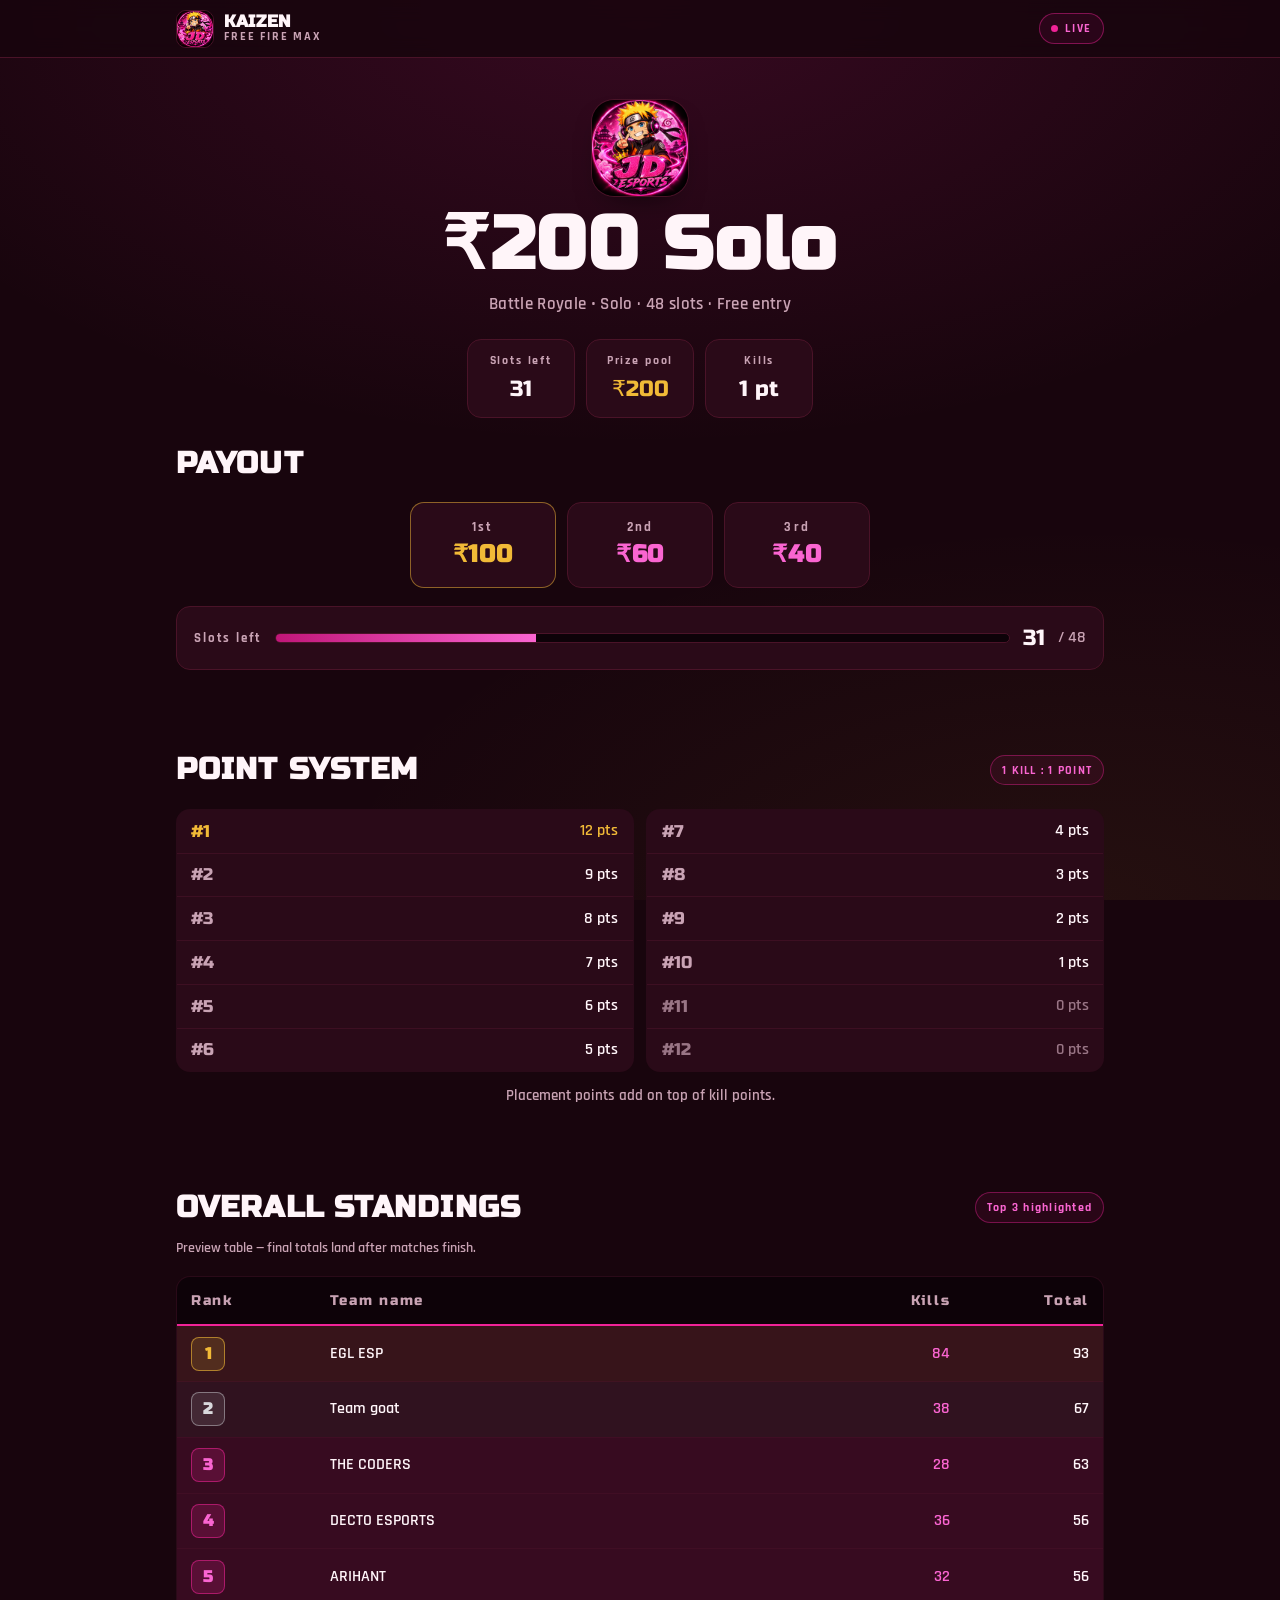
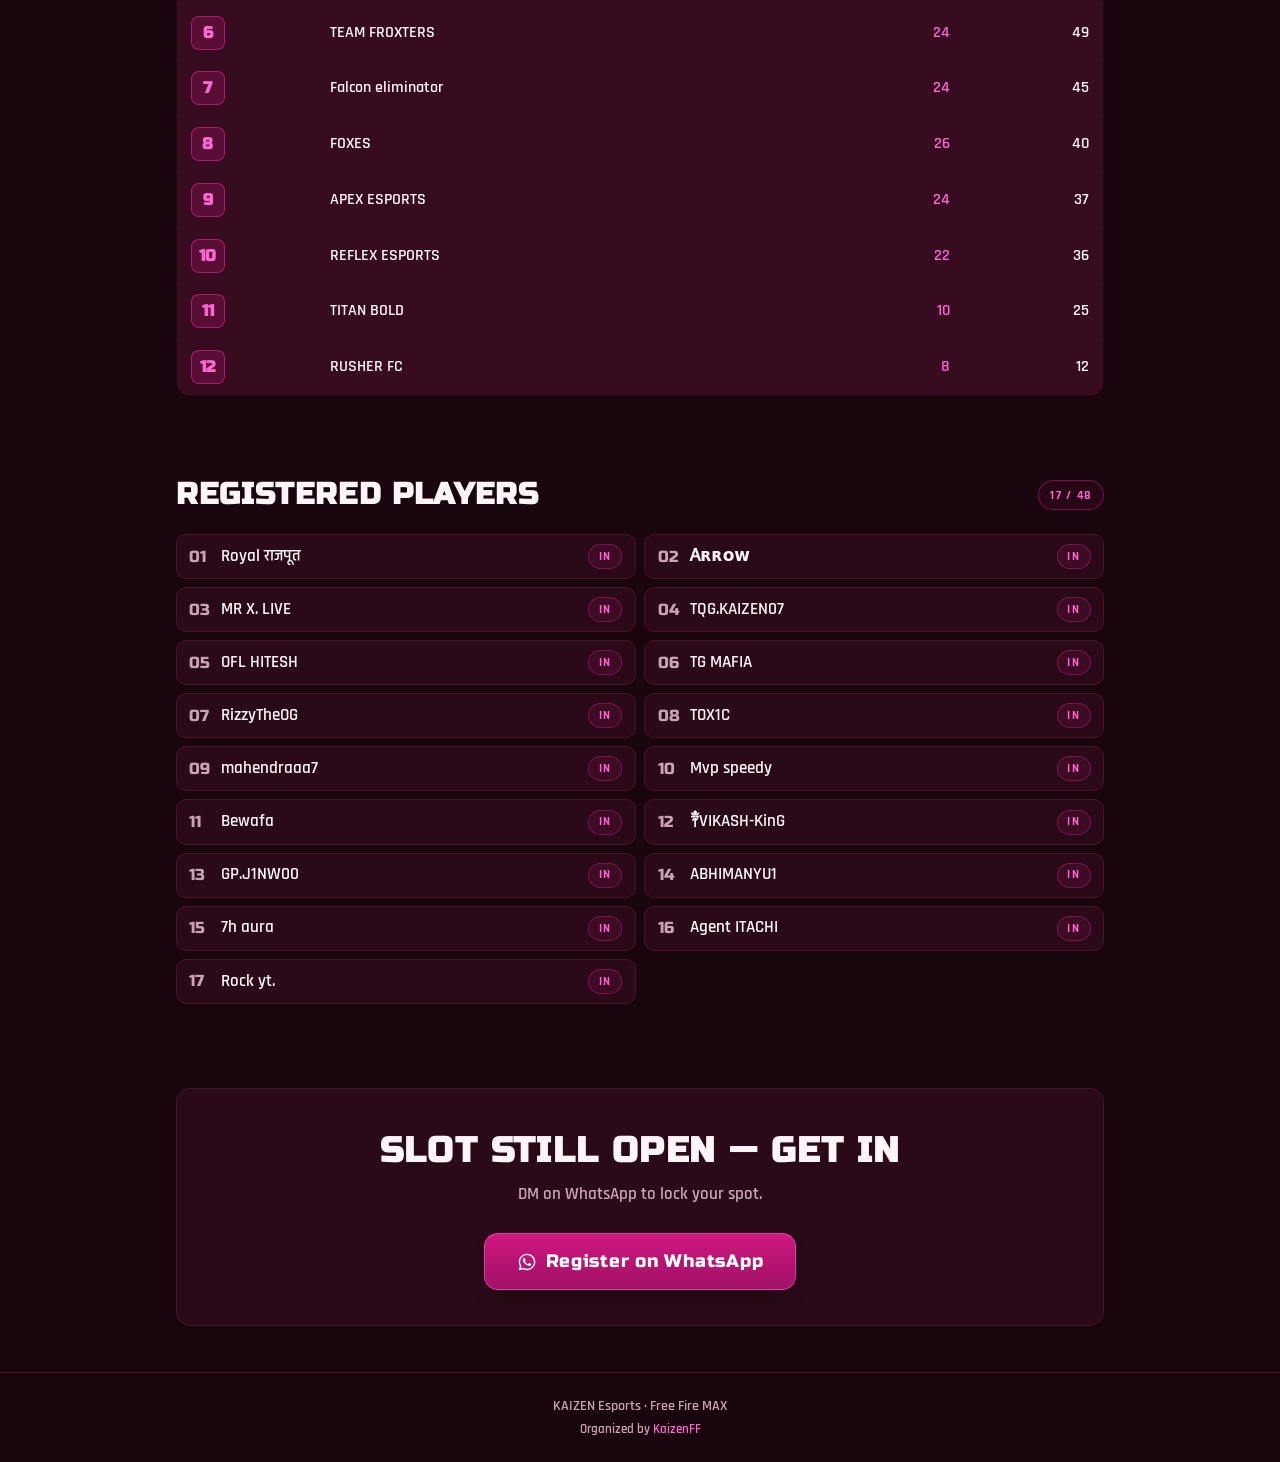
==== commit 19e0a461: "v3: logo-true palette rebuild — magenta/gold accent, hero stats, semantic tables, a11y, clean detect" ====
--- a/index.html
+++ b/index.html
@@ -3,8 +3,10 @@
 <head>
   <meta charset="UTF-8">
   <meta name="viewport" content="width=device-width, initial-scale=1.0">
-  <title>₹200 Free Fire Tournament — Live Standings</title>
-  <meta name="description" content="Free Fire MAX BR SOLO tournament. ₹200 prize pool — 100/60/40 split. 48 slots, free entry. Register now by DM.">
+  <title>KAIZEN ₹200 Solo — Live Scoreboard</title>
+  <meta name="description" content="Free Fire MAX BR SOLO tournament by KaizenFF. ₹200 prize pool, 48 free slots. Live standings, point rules and WhatsApp registration.">
+  <meta name="theme-color" content="#18050D">
+  <link rel="icon" href="assets/tournament-logo-sm.png">
   <link rel="preconnect" href="https://fonts.googleapis.com">
   <link rel="preconnect" href="https://fonts.gstatic.com" crossorigin>
   <link href="https://fonts.googleapis.com/css2?family=Russo+One&family=Rajdhani:wght@500;600;700&display=swap" rel="stylesheet">
@@ -17,118 +19,147 @@
   <!-- top branding bar -->
   <header class="topbar">
     <div class="wrap topbar-inner">
-      <div class="brand">
-        <img src="assets/tournament-logo-sm.png" alt="KAIZEN logo" class="brand-logo" width="40" height="40">
-        <div class="brand-text">
+      <a class="brand" href="#top" aria-label="KAIZEN Free Fire MAX home">
+        <img src="assets/tournament-logo-sm.png" alt="" class="brand-logo" width="40" height="40">
+        <span class="brand-text">
           <strong>KAIZEN</strong>
           <span>FREE FIRE MAX</span>
-        </div>
-      </div>
-      <div class="live-tag"><span class="live-dot"></span> LIVE</div>
+        </span>
+      </a>
+      <div class="live-tag" role="status"><span class="live-dot"></span><span id="live-label">LIVE</span></div>
     </div>
   </header>
 
-  <!-- prize card -->
-  <section class="prize-card">
-    <div class="wrap">
-      <div class="card-head">
-        <h1>₹200 Tournament</h1>
-        <p class="subhead">BR • SOLO · 48 Slots · Free Entry</p>
+  <main id="top">
+
+    <!-- hero -->
+    <section class="hero">
+      <div class="wrap hero-inner">
+        <img src="assets/tournament-logo-sm.png" alt="KAIZEN tournament emblem" class="hero-logo" width="96" height="96" fetchpriority="high">
+        <h1>₹200 Solo</h1>
+        <p class="subhead">Battle Royale • Solo · 48 slots · Free entry</p>
+        <div class="hero-stats">
+          <div class="stat">
+            <span class="stat-label">Slots left</span>
+            <span class="stat-value" id="hero-slots">31</span>
+          </div>
+          <div class="stat">
+            <span class="stat-label">Prize pool</span>
+            <span class="stat-value gold">₹200</span>
+          </div>
+          <div class="stat">
+            <span class="stat-label">Kills</span>
+            <span class="stat-value">1 pt</span>
+          </div>
+        </div>
       </div>
-      <div class="prize-split">
-        <div class="split-cell first"><span>1st</span><strong>₹100</strong></div>
-        <div class="split-cell"><span>2nd</span><strong>₹60</strong></div>
-        <div class="split-cell"><span>3rd</span><strong>₹40</strong></div>
+    </section>
+
+    <!-- prize split -->
+    <section class="prize-card" aria-labelledby="prize-title">
+      <div class="wrap">
+        <h2 class="section-title" id="prize-title">Payout</h2>
+        <div class="prize-split">
+          <div class="split-cell first"><span>1st</span><strong>₹100</strong></div>
+          <div class="split-cell"><span>2nd</span><strong>₹60</strong></div>
+          <div class="split-cell"><span>3rd</span><strong>₹40</strong></div>
+        </div>
+        <div class="slots-row">
+          <span class="slots-label" id="slots-label">Slots left</span>
+          <div class="slots-bar" role="progressbar" aria-labelledby="slots-label" aria-valuemin="0" aria-valuemax="48" id="slots-bar"><div class="slots-fill" id="slots-fill"></div></div>
+          <span class="slots-num" id="slots-left">31</span>
+          <span class="slots-total">/ 48</span>
+        </div>
       </div>
-      <div class="slots-row">
-        <span class="slots-label">Slots left</span>
-        <div class="slots-bar"><div class="slots-fill" id="slots-fill"></div></div>
-        <span class="slots-num" id="slots-left">31</span>
-        <span class="slots-total">/ 48</span>
+    </section>
+
+    <!-- point system -->
+    <section class="points-section" aria-labelledby="points-title">
+      <div class="wrap">
+        <div class="section-head">
+          <h2 class="section-title" id="points-title">Point System</h2>
+          <span class="rule-chip">1 KILL : 1 POINT</span>
+        </div>
+        <div class="points-grid">
+          <table class="pts-table">
+            <caption class="sr-only">Placement points, positions 1 to 6</caption>
+            <tbody>
+              <tr class="pt-high"><th scope="row">#1</th><td>12 pts</td></tr>
+              <tr><th scope="row">#2</th><td>9 pts</td></tr>
+              <tr><th scope="row">#3</th><td>8 pts</td></tr>
+              <tr><th scope="row">#4</th><td>7 pts</td></tr>
+              <tr><th scope="row">#5</th><td>6 pts</td></tr>
+              <tr><th scope="row">#6</th><td>5 pts</td></tr>
+            </tbody>
+          </table>
+          <table class="pts-table">
+            <caption class="sr-only">Placement points, positions 7 to 12</caption>
+            <tbody>
+              <tr><th scope="row">#7</th><td>4 pts</td></tr>
+              <tr><th scope="row">#8</th><td>3 pts</td></tr>
+              <tr><th scope="row">#9</th><td>2 pts</td></tr>
+              <tr><th scope="row">#10</th><td>1 pts</td></tr>
+              <tr class="pt-dim"><th scope="row">#11</th><td>0 pts</td></tr>
+              <tr class="pt-dim"><th scope="row">#12</th><td>0 pts</td></tr>
+            </tbody>
+          </table>
+        </div>
+        <p class="points-note">Placement points add on top of kill points.</p>
       </div>
-    </div>
-  </section>
+    </section>
 
-  <!-- point system -->
-  <section class="points-section">
-    <div class="wrap">
-      <div class="table-title">
-        <h2>Point System</h2>
-        <span class="rule-chip">1 KILL : 1 POINT</span>
+    <!-- standings table -->
+    <section class="standings-section" aria-labelledby="standings-title">
+      <div class="wrap">
+        <div class="section-head">
+          <h2 class="section-title" id="standings-title">Overall Standings</h2>
+          <span class="rule-chip">Top 3 highlighted</span>
+        </div>
+        <p class="table-note">Preview table — final totals land after matches finish.</p>
+        <div class="table-scroll">
+          <table class="standings-table">
+            <caption class="sr-only">Player standings by rank, kills and total points</caption>
+            <thead>
+              <tr>
+                <th scope="col" class="col-rank">Rank</th>
+                <th scope="col" class="col-team">Team name</th>
+                <th scope="col" class="col-num">Kills</th>
+                <th scope="col" class="col-num">Total</th>
+              </tr>
+            </thead>
+            <tbody id="standings-body">
+            </tbody>
+          </table>
+        </div>
       </div>
-      <div class="points-grid">
-        <table class="pts-table">
-          <tbody>
-            <tr class="pt-high"><td>#1</td><td>12 pts</td></tr>
-            <tr><td>#2</td><td>9 pts</td></tr>
-            <tr><td>#3</td><td>8 pts</td></tr>
-            <tr><td>#4</td><td>7 pts</td></tr>
-            <tr><td>#5</td><td>6 pts</td></tr>
-            <tr><td>#6</td><td>5 pts</td></tr>
-          </tbody>
-        </table>
-        <table class="pts-table">
-          <tbody>
-            <tr><td>#7</td><td>4 pts</td></tr>
-            <tr><td>#8</td><td>3 pts</td></tr>
-            <tr><td>#9</td><td>2 pts</td></tr>
-            <tr><td>#10</td><td>1 pts</td></tr>
-            <tr class="pt-dim"><td>#11</td><td>0 pts</td></tr>
-            <tr class="pt-dim"><td>#12</td><td>0 pts</td></tr>
-          </tbody>
-        </table>
+    </section>
+
+    <!-- registered players -->
+    <section class="players-section" aria-labelledby="players-title">
+      <div class="wrap">
+        <div class="section-head">
+          <h2 class="section-title" id="players-title">Registered Players</h2>
+          <span class="rule-chip" id="players-count">17 / 48</span>
+        </div>
+        <div class="player-list" id="player-list"></div>
       </div>
-      <p class="points-note">Placement points add on top of kill points.</p>
-    </div>
-  </section>
+    </section>
 
-  <!-- standings table -->
-  <section class="standings-section">
-    <div class="wrap">
-      <div class="table-title">
-        <h2>Overall Standings</h2>
-        <span class="rule-chip">Top 3 highlighted</span>
+    <!-- register CTA -->
+    <section class="register-section" aria-labelledby="register-title">
+      <div class="wrap">
+        <div class="register-box">
+          <h2 class="section-title" id="register-title">Slot still open — get in</h2>
+          <p>DM on WhatsApp to lock your spot.</p>
+          <a class="btn" href="https://wa.me/918217816606?text=Hi!%20I%20want%20to%20register%20for%20the%20₹200%20Free%20Fire%20MAX%20BR%20SOLO%20tournament.%20My%20in-game%20name%20is:%20" target="_blank" rel="noopener">
+            <svg class="btn-ico" viewBox="0 0 24 24" width="20" height="20" aria-hidden="true"><path fill="currentColor" d="M12.04 2C6.58 2 2.13 6.45 2.13 11.91c0 1.75.46 3.45 1.32 4.95L2 22l5.25-1.38a9.9 9.9 0 0 0 4.79 1.22h.01c5.46 0 9.9-4.45 9.9-9.91 0-2.65-1.03-5.14-2.9-7.01A9.82 9.82 0 0 0 12.04 2Zm0 18.15h-.01a8.2 8.2 0 0 1-4.19-1.15l-.3-.18-3.12.82.83-3.04-.2-.31a8.2 8.2 0 0 1-1.26-4.38c0-4.54 3.7-8.24 8.25-8.24 2.2 0 4.27.86 5.82 2.42a8.18 8.18 0 0 1 2.41 5.83c0 4.54-3.7 8.23-8.23 8.23Zm4.52-6.16c-.25-.12-1.47-.72-1.69-.81-.23-.08-.39-.12-.56.12-.17.25-.64.81-.78.97-.14.17-.29.19-.54.06-.25-.12-1.05-.39-1.99-1.23-.74-.66-1.23-1.47-1.38-1.72-.14-.25-.02-.38.11-.51.11-.11.25-.29.37-.43.12-.14.17-.25.25-.41.08-.17.04-.31-.02-.43-.06-.12-.56-1.34-.76-1.84-.2-.48-.41-.42-.56-.43h-.48c-.17 0-.43.06-.66.31-.22.25-.86.85-.86 2.07 0 1.22.89 2.4 1.01 2.56.12.17 1.75 2.67 4.23 3.74.59.26 1.05.41 1.41.52.59.19 1.13.16 1.56.1.48-.07 1.47-.6 1.67-1.18.21-.58.21-1.07.15-1.18-.06-.1-.23-.16-.48-.27Z"/></svg>
+            Register on WhatsApp
+          </a>
+        </div>
       </div>
-      <div class="table-scroll">
-        <table class="standings-table">
-          <thead>
-            <tr>
-              <th class="col-rank">RANK</th>
-              <th class="col-team">TEAM NAME</th>
-              <th class="col-num">KILLS</th>
-              <th class="col-num">TOTAL</th>
-            </tr>
-          </thead>
-          <tbody id="standings-body">
-          </tbody>
-        </table>
-      </div>
-    </div>
-  </section>
+    </section>
 
-  <!-- registered players -->
-  <section class="players-section">
-    <div class="wrap">
-      <div class="table-title">
-        <h2>Registered Players</h2>
-        <span class="rule-chip" id="players-count">17 / 48</span>
-      </div>
-      <div class="player-list" id="player-list"></div>
-    </div>
-  </section>
-
-  <!-- register CTA -->
-  <section class="register-section">
-    <div class="wrap">
-      <div class="register-box">
-        <h2>Slot still open — get in</h2>
-        <p>DM on WhatsApp to lock your spot.</p>
-        <a class="btn" href="https://wa.me/918217816606?text=Hi!%20I%20want%20to%20register%20for%20the%20₹200%20Free%20Fire%20MAX%20BR%20SOLO%20tournament.%20My%20in-game%20name%20is:%20" target="_blank" rel="noopener">
-          Register on WhatsApp →
-        </a>
-      </div>
-    </div>
-  </section>
+  </main>
 
   <footer class="site-footer">
     <div class="wrap">
@@ -139,4 +170,4 @@
 
   <script src="app.js"></script>
 </body>
-</html>+</html>
--- a/style.css
+++ b/style.css
@@ -1,29 +1,25 @@
 /* ============================================================
-   KAIZEN ₹200 TOURNAMENT — v2 (scoreboard reference style)
-   Matching the SHRI BALAJI SCRIMS reference: dark maroon
-   background, red accent, clean tournament tables.
+   KAIZEN ₹200 SOLO — v3 (logo-true palette)
+   Measured from tournament-logo.png: maroon-black #18050D,
+   hot magenta #F02398, gold #F1BA37, soft pink #F3AFCB.
    ============================================================ */
 
 :root {
-  /* palette — directly from reference image measurements */
-  --bg: #0D0304;          /* maroon-black (exact from ref) */
-  --bg-deep: #070102;
-  --panel: #1A0A0C;       /* dark maroon panel */
-  --panel-line: #3A1517;   /* subtle hairline */
-  --red: #F91C1A;         /* the red accent (exact from ref) */
-  --red-bright: #FF4D4A;
-  --red-glow: rgba(249, 28, 26, .35);
-  --paper: #FFFFFF;        /* white text (from ref) */
-  --muted: #C9A9A8;       /* soft muted for secondary lines */
-  --gold: #FFD24A;        /* prize gold for 1st */
-
-  /* type— matching the FF scoreboard feel */
+  --bg: #18050D;
+  --bg-deep: #0D0208;
+  --panel: #2A0A18;
+  --panel-line: #4A1328;
+  --magenta: #F02398;
+  --magenta-bright: #FA65D1;
+  --gold: #F1BA37;
+  --paper: #FFF5F9;
+  --muted: #C9A3B4;
+  --pink: #F3AFCB;
   --font-display: "Russo One", "Arial Black", sans-serif;
   --font-body: "Rajdhani", system-ui, -apple-system, sans-serif;
-
   --wrap: 980px;
-  --radius: 12px;
-  --space: clamp(1.25rem, 4vw, 2.2rem);
+  --radius: 14px;
+  --space: clamp(1.4rem, 4vw, 2.4rem);
   --ease: cubic-bezier(.22, .61, .36, 1);
 }
 
@@ -41,15 +37,21 @@
 }
 
 img { display: block; max-width: 100%; }
-a { color: var(--red-bright); text-decoration: none; }
+a { color: var(--magenta-bright); text-decoration: none; }
 a:hover { text-decoration: underline; }
+
+.sr-only {
+  position: absolute; width: 1px; height: 1px;
+  padding: 0; margin: -1px; overflow: hidden;
+  clip: rect(0,0,0,0); white-space: nowrap; border: 0;
+}
 
 /* ---------- background ---------- */
 .bg {
   position: fixed; inset: 0; z-index: -1;
   background:
-    radial-gradient(120% 90% at 50% 0%, rgba(249,28,26,.10), transparent 55%),
-    radial-gradient(100% 70% at 85% 100%, rgba(249,28,26,.06), transparent 60%),
+    radial-gradient(120% 90% at 50% 0%, rgba(240,35,152,.14), transparent 55%),
+    radial-gradient(100% 70% at 85% 100%, rgba(241,186,55,.06), transparent 60%),
     var(--bg);
 }
 
@@ -60,56 +62,104 @@
 /* ---------- top bar ---------- */
 .topbar {
   border-bottom: 1px solid var(--panel-line);
-  background: rgba(13, 3, 4, .85);
-  backdrop-filter: blur(8px);
+  background: rgba(24, 5, 13, .85);
+  backdrop-filter: blur(10px);
+  -webkit-backdrop-filter: blur(10px);
   position: sticky; top: 0; z-index: 20;
 }
 .topbar-inner { display: flex; align-items: center; justify-content: space-between; padding-block: .6rem; }
 .brand { display: flex; align-items: center; gap: .65rem; }
-.brand-logo { width: 38px; height: 38px; border-radius: 9px; border: 1px solid var(--panel-line); object-fit: cover; }
+.brand-logo { width: 38px; height: 38px; border-radius: 10px; border: 1px solid var(--panel-line); object-fit: cover; }
 .brand-text { display: flex; flex-direction: column; line-height: 1.08; }
-.brand-text strong { font-family: var(--font-display); font-size: 1.05rem; letter-spacing: .04em; }
+.brand-text strong { font-family: var(--font-display); font-size: 1.05rem; letter-spacing: .04em; color: var(--paper); }
 .brand-text span { font-size: .72rem; font-weight: 700; letter-spacing: .16em; color: var(--muted); }
 .live-tag {
   display: inline-flex; align-items: center; gap: .45rem;
   font-size: .78rem; font-weight: 700; letter-spacing: .14em;
-  color: var(--red-bright);
-  border: 1px solid rgba(249,28,26,.45);
-  background: rgba(249,28,26,.08);
+  color: var(--magenta-bright);
+  border: 1px solid rgba(240,35,152,.45);
+  background: rgba(240,35,152,.08);
   padding: .3rem .7rem; border-radius: 999px;
 }
-.live-dot { width: 7px; height: 7px; border-radius: 50%; background: var(--red); }
+.live-dot { width: 7px; height: 7px; border-radius: 50%; background: var(--magenta); }
+
+/* ---------- hero ---------- */
+.hero { padding-block: clamp(1.6rem, 4vw, 2.6rem) calc(var(--space) * .6); }
+.hero-inner { text-align: center; }
+.hero-logo {
+  width: 96px; height: 96px;
+  margin-inline: auto; margin-bottom: .8rem;
+  border-radius: 22px;
+  box-shadow: 0 0 0 1px var(--panel-line), 0 14px 30px -16px rgba(0,0,0,.7);
+  animation: rise-in .7s var(--ease) both;
+}
+@keyframes rise-in {
+  from { opacity: 0; transform: translateY(14px); }
+  to { opacity: 1; transform: translateY(0); }
+}
+.kick {
+  font-size: .82rem; font-weight: 700; letter-spacing: .3em;
+  color: var(--muted); margin-bottom: .5rem;
+  animation: rise-in .7s var(--ease) .05s both;
+}
+.hero h1 {
+  font-family: var(--font-display);
+  font-size: clamp(2.8rem, 13vw, 4.6rem);
+  letter-spacing: .02em;
+  line-height: 1;
+  color: var(--paper);
+  animation: rise-in .7s var(--ease) .1s both;
+}
+.hero h1 .gold { color: var(--gold); }
+.subhead {
+  margin-top: .6rem;
+  color: var(--muted); font-size: 1.05rem; font-weight: 600;
+  letter-spacing: .02em;
+  animation: rise-in .7s var(--ease) .15s both;
+}
+.hero-stats {
+  display: flex; justify-content: center; flex-wrap: wrap; gap: .7rem;
+  margin-top: 1.4rem;
+  animation: rise-in .7s var(--ease) .2s both;
+}
+.stat {
+  min-width: 108px;
+  background: var(--panel);
+  border: 1px solid var(--panel-line);
+  border-radius: var(--radius);
+  padding: .7rem .9rem;
+}
+.stat-label { display: block; font-size: .72rem; font-weight: 700; letter-spacing: .16em; color: var(--muted); }
+.stat-value { display: block; font-family: var(--font-display); font-size: 1.4rem; margin-top: .2rem; color: var(--paper); }
+.stat-value.gold { color: var(--gold); }
 
 /* ---------- prize card ---------- */
-.prize-card { padding-top: clamp(1.2rem, 3vw, 2rem); }
-.card-head { margin-bottom: 1.1rem; }
-.card-head h1 {
+.prize-card { padding-top: 0; }
+.section-title {
   font-family: var(--font-display);
-  font-size: clamp(2rem, 8vw, 3rem);
-  color: var(--paper);
-  text-align: center;
-}
-.subhead { text-align: center; color: var(--muted); font-size: 1rem; font-weight: 600; letter-spacing: .04em; margin-top: .3rem; }
-
+  font-size: clamp(1.4rem, 5vw, 1.9rem);
+  letter-spacing: .04em;
+  text-transform: uppercase;
+}
 .prize-split {
   display: grid; grid-template-columns: repeat(3, 1fr);
-  gap: .7rem; max-width: 460px; margin-inline: auto;
+  gap: .7rem; max-width: 460px; margin-inline: auto; margin-top: 1rem;
 }
 .split-cell {
   background: var(--panel);
   border: 1px solid var(--panel-line);
   border-radius: var(--radius);
-  padding: .8rem .5rem;
+  padding: .9rem .5rem;
   text-align: center;
 }
 .split-cell span { display: block; font-size: .8rem; font-weight: 700; letter-spacing: .16em; color: var(--muted); }
 .split-cell strong { font-family: var(--font-display); font-size: 1.5rem; letter-spacing: .04em; }
-.split-cell.first { border-color: rgba(255,210,74,.5); }
+.split-cell.first { border-color: rgba(241,186,55,.5); }
 .split-cell.first strong { color: var(--gold); }
-.split-cell:not(.first) strong { color: var(--red-bright); }
+.split-cell:not(.first) strong { color: var(--magenta-bright); }
 
 .slots-row {
-  margin-top: 1.2rem;
+  margin-top: 1.1rem;
   display: grid; grid-template-columns: auto 1fr auto auto;
   align-items: center; gap: .8rem;
   background: var(--panel);
@@ -118,24 +168,18 @@
   padding: .9rem 1.1rem;
 }
 .slots-label { font-size: .8rem; font-weight: 700; letter-spacing: .14em; color: var(--muted); white-space: nowrap; }
-.slots-bar { height: 9px; border-radius: 999px; background: var(--bg-deep); border: 1px solid var(--panel-line); overflow: hidden; }
-.slots-fill { height: 100%; width: 100%; background: linear-gradient(90deg, var(--red), var(--red-bright)); transition: width 1.2s var(--ease); }
+.slots-bar { height: 10px; border-radius: 999px; background: var(--bg-deep); border: 1px solid var(--panel-line); overflow: hidden; }
+.slots-fill { height: 100%; width: 100%; background: linear-gradient(90deg, #C01678, var(--magenta-bright)); transition: width 1.2s var(--ease); }
 .slots-num { font-family: var(--font-display); font-size: 1.4rem; color: var(--paper); }
 .slots-total { color: var(--muted); font-size: 1rem; font-weight: 600; }
 
-/* ---------- table titles ---------- */
-.table-title { display: flex; align-items: center; justify-content: space-between; gap: .8rem; margin-bottom: 1rem; }
-.table-title h2 {
-  font-family: var(--font-display);
-  font-size: clamp(1.4rem, 5vw, 1.9rem);
-  letter-spacing: .04em;
-  text-transform: uppercase;
-}
+/* ---------- section heads ---------- */
+.section-head { display: flex; align-items: center; justify-content: space-between; gap: .8rem; margin-bottom: 1rem; }
 .rule-chip {
   font-size: .78rem; font-weight: 700; letter-spacing: .1em;
-  color: var(--red-bright);
-  border: 1px solid rgba(249,28,26,.4);
-  background: rgba(249,28,26,.08);
+  color: var(--magenta-bright);
+  border: 1px solid rgba(240,35,152,.4);
+  background: rgba(240,35,152,.08);
   padding: .3rem .7rem; border-radius: 999px;
   white-space: nowrap;
 }
@@ -143,20 +187,21 @@
 /* ---------- point system ---------- */
 .points-grid { display: grid; grid-template-columns: 1fr 1fr; gap: .8rem; }
 .pts-table { width: 100%; border-collapse: collapse; background: var(--panel); border: 1px solid var(--panel-line); border-radius: var(--radius); overflow: hidden; }
-.pts-table td {
+.pts-table th, .pts-table td {
   padding: .55rem .9rem;
   font-size: 1rem; font-weight: 600;
-  border-bottom: 1px solid rgba(58,21,23,.6);
-}
-.pts-table tr:last-child td { border-bottom: none; }
-.pts-table td:first-child { font-family: var(--font-display); font-size: 1.05rem; color: var(--muted); }
-.pts-table td:last-child { text-align: right; color: var(--paper); }
-.pts-table .pt-high td:first-child { color: var(--gold); }
-.pts-table .pt-high td:last-child { color: var(--gold); }
-.pts-table .pt-dim td { color: var(--muted); opacity: .7; }
+  border-bottom: 1px solid rgba(74,19,40,.6);
+  text-align: left;
+}
+.pts-table tr:last-child th, .pts-table tr:last-child td { border-bottom: none; }
+.pts-table th { font-family: var(--font-display); font-size: 1.05rem; color: var(--muted); font-weight: 400; }
+.pts-table td { text-align: right; color: var(--paper); }
+.pts-table .pt-high th, .pts-table .pt-high td { color: var(--gold); }
+.pts-table .pt-dim th, .pts-table .pt-dim td { color: var(--muted); opacity: .7; }
 .points-note { margin-top: .8rem; color: var(--muted); font-size: .95rem; font-weight: 600; text-align: center; }
 
 /* ---------- standings table ---------- */
+.table-note { color: var(--muted); font-size: .9rem; font-weight: 600; margin: -.5rem 0 1rem; }
 .table-scroll { overflow-x: auto; -webkit-overflow-scrolling: touch; }
 .standings-table { width: 100%; min-width: 460px; border-collapse: collapse; background: var(--panel); border: 1px solid var(--panel-line); border-radius: var(--radius); overflow: hidden; }
 .standings-table th {
@@ -165,20 +210,20 @@
   color: var(--muted);
   font-weight: 400;
   padding: .8rem .9rem;
-  border-bottom: 2px solid var(--red);
+  border-bottom: 2px solid var(--magenta);
   background: var(--bg-deep);
   text-align: left;
 }
 .standings-table td {
   padding: .65rem .9rem;
   font-size: 1rem; font-weight: 600;
-  border-bottom: 1px solid rgba(58,21,23,.5);
+  border-bottom: 1px solid rgba(74,19,40,.5);
 }
 .standings-table tr:last-child td { border-bottom: none; }
 .col-rank { width: 15%; }
 .col-team { width: 55%; }
 .col-num { width: 15%; text-align: right !important; }
-.col-num th, .standings-table td:nth-child(3), .standings-table td:nth-child(4) { text-align: right; }
+.standings-table th.col-num, .standings-table td:nth-child(3), .standings-table td:nth-child(4) { text-align: right; }
 .rank-num {
   display: inline-flex; align-items: center; justify-content: center;
   min-width: 34px; height: 34px;
@@ -187,13 +232,13 @@
   border-radius: 8px;
   color: var(--muted);
 }
-tr.rank-1 .rank-num { background: rgba(255,210,74,.15); border-color: rgba(255,210,74,.6); color: var(--gold); }
+tr.rank-1 .rank-num { background: rgba(241,186,55,.15); border-color: rgba(241,186,55,.6); color: var(--gold); }
 tr.rank-2 .rank-num { background: rgba(200,200,205,.12); border-color: rgba(200,200,205,.5); color: #D8D8DC; }
-tr.rank-3 .rank-num { background: rgba(205,127,50,.15); border-color: rgba(205,127,50,.55); color: #E0A35F; }
-tr.rank-1 td { background: rgba(255,210,74,.06); }
+tr.rank-3 .rank-num { background: rgba(240,35,152,.18); border-color: rgba(240,35,152,.55); color: var(--magenta-bright); }
+tr.rank-1 td { background: rgba(241,186,55,.06); }
 tr.rank-2 td { background: rgba(200,200,205,.04); }
-tr.rank-3 td { background: rgba(205,127,50,.05); }
-.kills-num { color: var(--red-bright); font-weight: 700; }
+tr.rank-3 td { background: rgba(240,35,152,.06); }
+.kills-num { color: var(--magenta-bright); font-weight: 700; }
 .total-num { color: var(--paper); font-weight: 700; }
 
 /* ---------- players ---------- */
@@ -211,8 +256,8 @@
 .player-row .in-tag {
   margin-left: auto;
   font-size: .72rem; font-weight: 700; letter-spacing: .12em;
-  color: var(--red-bright);
-  background: rgba(249,28,26,.1); border: 1px solid rgba(249,28,26,.35);
+  color: var(--magenta-bright);
+  background: rgba(240,35,152,.1); border: 1px solid rgba(240,35,152,.35);
   border-radius: 999px; padding: .18rem .6rem;
 }
 
@@ -220,31 +265,31 @@
 .register-section { padding-block: calc(var(--space) * 1.2); }
 .register-box {
   background: var(--panel); border: 1px solid var(--panel-line);
-  border-top: 3px solid var(--red);
   border-radius: var(--radius);
-  text-align: center; padding: 2rem 1.4rem;
-}
-.register-box h2 { font-family: var(--font-display); font-size: clamp(1.6rem, 6vw, 2.2rem); letter-spacing: .04em; }
-.register-box p { color: var(--muted); font-weight: 600; margin-top: .3rem; margin-bottom: 1.4rem; }
+  text-align: center; padding: 2.2rem 1.4rem;
+}
+.register-box h2 { font-size: clamp(1.6rem, 6vw, 2.2rem); }
+.register-box p { color: var(--muted); font-weight: 600; margin-top: .3rem; margin-bottom: 1.6rem; }
 .btn {
-  display: inline-block;
-  background: linear-gradient(180deg, #E01412, #C20F0D);
+  display: inline-flex; align-items: center; gap: .55rem;
+  background: linear-gradient(180deg, #D01880, #A01066);
   color: #fff;
   font-family: var(--font-display); font-size: 1.15rem; letter-spacing: .04em;
-  padding: .85rem 2rem; border-radius: 12px;
-  border: 1px solid rgba(255,77,74,.5);
-  box-shadow: 0 6px 16px -10px rgba(0,0,0,.8);
-  transition: transform .18s var(--ease);
-}
-.btn:hover { transform: translateY(-2px); text-decoration: none; }
+  padding: .85rem 2rem; border-radius: 14px;
+  border: 1px solid rgba(250,101,209,.5);
+  box-shadow: 0 10px 22px -14px rgba(0,0,0,.7);
+  transition: transform .18s var(--ease), box-shadow .18s var(--ease);
+}
+.btn:hover { transform: translateY(-2px); box-shadow: 0 12px 26px -14px rgba(0,0,0,.8); text-decoration: none; }
 .btn:active { transform: scale(.97); }
-.btn:focus-visible { outline: 3px solid #fff; outline-offset: 3px; }
+.btn:focus-visible { outline: 3px solid var(--gold); outline-offset: 3px; }
+.btn-ico { flex-shrink: 0; }
 
 /* ---------- footer ---------- */
 .site-footer { border-top: 1px solid var(--panel-line); padding-block: 1.4rem; text-align: center; }
 .site-footer p { color: var(--muted); font-size: .9rem; font-weight: 600; }
 .footer-note { margin-top: .2rem; font-size: .8rem !important; }
-.footer-note a { color: var(--red-bright); }
+.footer-note a { color: var(--magenta-bright); }
 
 /* ---------- responsive ---------- */
 @media (min-width: 640px) {
@@ -254,7 +299,9 @@
   .points-grid { grid-template-columns: 1fr; }
   .slots-row { grid-template-columns: auto 1fr auto; }
   .slots-total { display: none; }
-  .table-title { flex-direction: column; align-items: flex-start; gap: .4rem; }
+  .section-head { flex-direction: column; align-items: flex-start; gap: .4rem; }
+  .hero-stats { gap: .5rem; }
+  .stat { min-width: 96px; }
 }
 
 @media (prefers-reduced-motion: reduce) {
@@ -264,4 +311,4 @@
     transition-duration: .01ms !important;
   }
   html { scroll-behavior: auto; }
-}+}
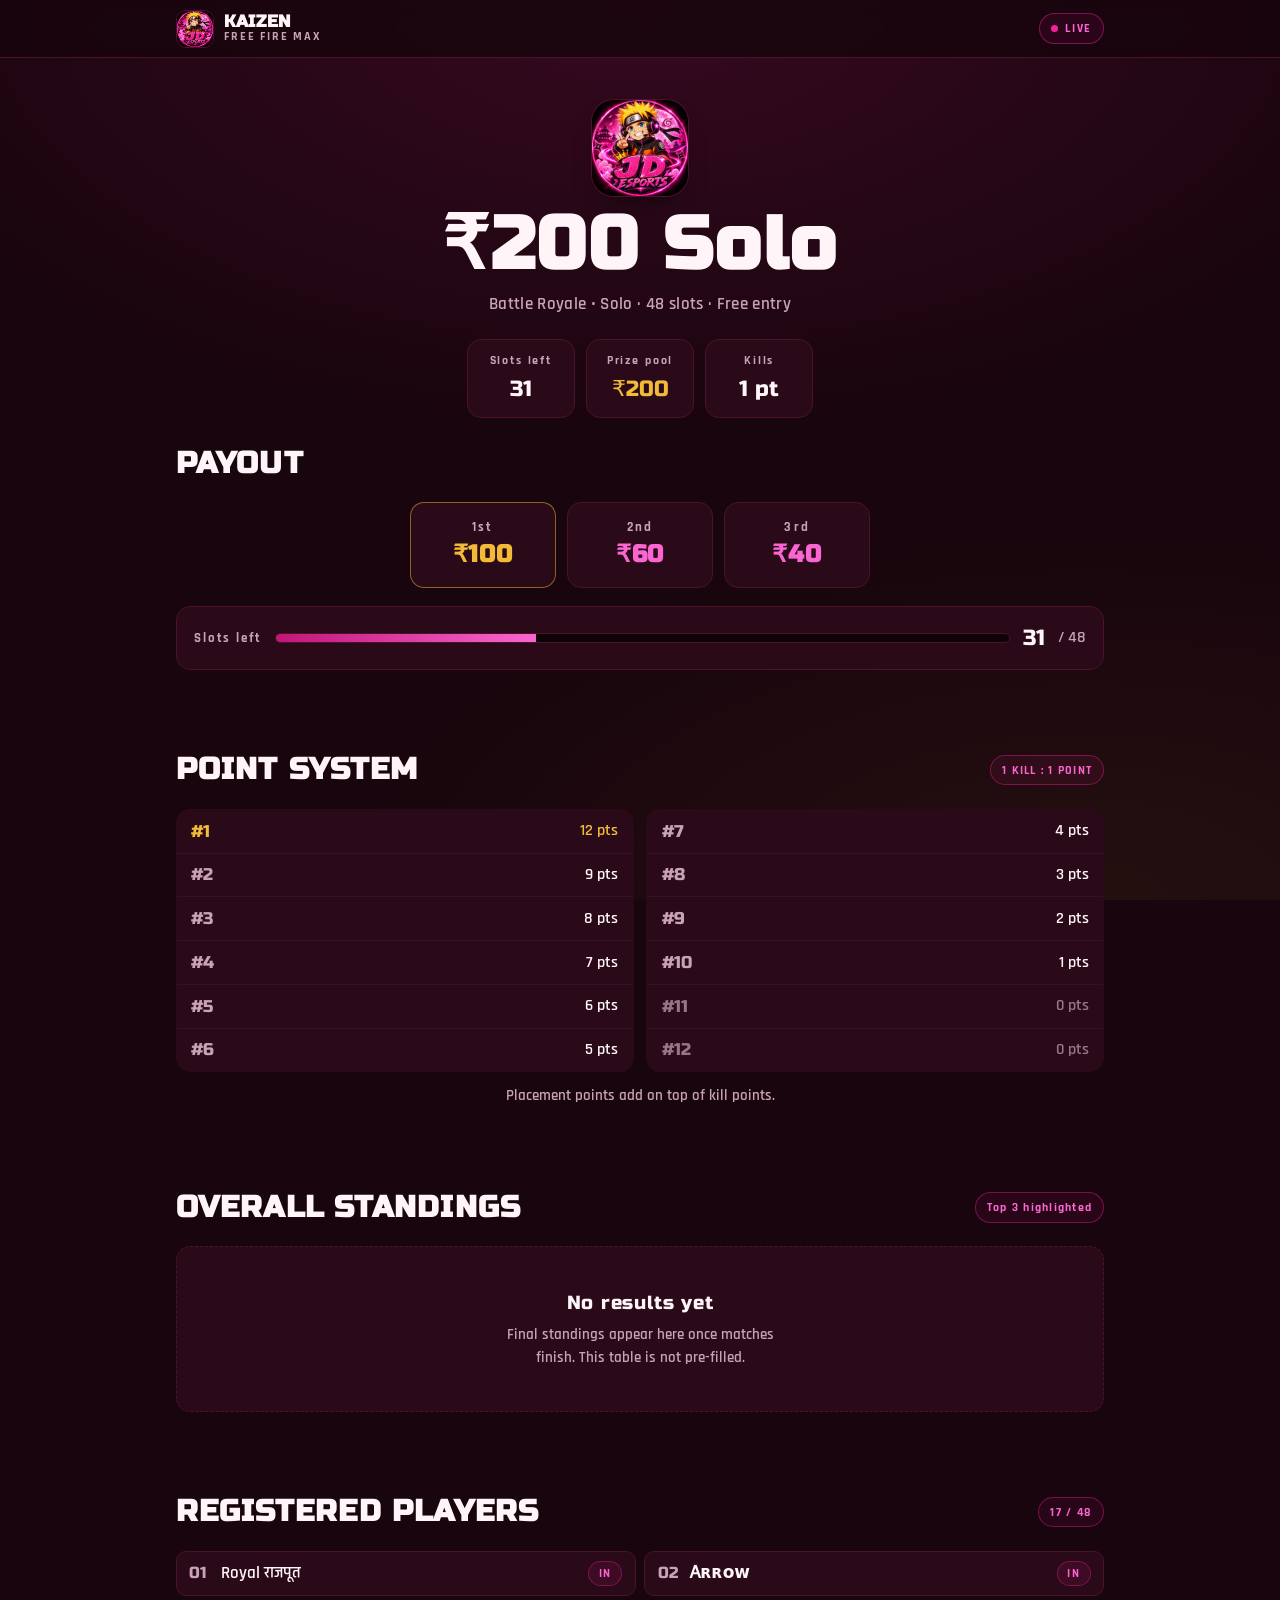
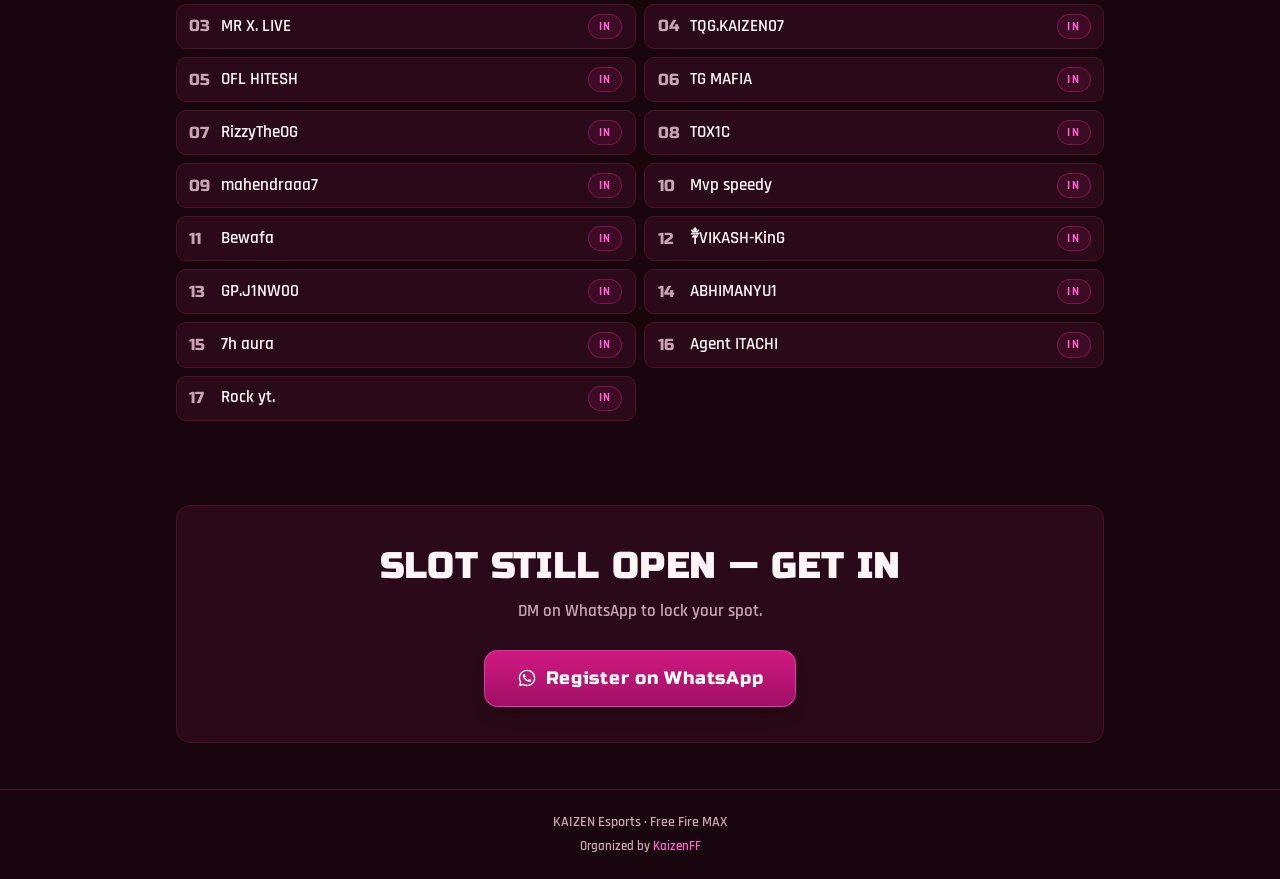
==== commit a69afb63: "honesty: remove copied reference standings, show real empty state until matches finish" ====
--- a/index.html
+++ b/index.html
@@ -108,28 +108,16 @@
       </div>
     </section>
 
-    <!-- standings table -->
+    <!-- standings table (honest empty state) -->
     <section class="standings-section" aria-labelledby="standings-title">
       <div class="wrap">
         <div class="section-head">
           <h2 class="section-title" id="standings-title">Overall Standings</h2>
           <span class="rule-chip">Top 3 highlighted</span>
         </div>
-        <p class="table-note">Preview table — final totals land after matches finish.</p>
-        <div class="table-scroll">
-          <table class="standings-table">
-            <caption class="sr-only">Player standings by rank, kills and total points</caption>
-            <thead>
-              <tr>
-                <th scope="col" class="col-rank">Rank</th>
-                <th scope="col" class="col-team">Team name</th>
-                <th scope="col" class="col-num">Kills</th>
-                <th scope="col" class="col-num">Total</th>
-              </tr>
-            </thead>
-            <tbody id="standings-body">
-            </tbody>
-          </table>
+        <div class="standings-empty">
+          <p class="standings-empty-title">No results yet</p>
+          <p class="standings-empty-sub">Final standings appear here once matches finish. This table is not pre-filled.</p>
         </div>
       </div>
     </section>
--- a/style.css
+++ b/style.css
@@ -312,3 +312,26 @@
   }
   html { scroll-behavior: auto; }
 }
+
+/* ---------- standings empty state ---------- */
+.standings-empty {
+  background: var(--panel);
+  border: 1px dashed var(--panel-line);
+  border-radius: var(--radius);
+  text-align: center;
+  padding: 2.6rem 1.4rem;
+}
+.standings-empty-title {
+  font-family: var(--font-display);
+  font-size: 1.2rem;
+  letter-spacing: .04em;
+  color: var(--paper);
+}
+.standings-empty-sub {
+  margin-top: .4rem;
+  color: var(--muted);
+  font-weight: 600;
+  font-size: .95rem;
+  max-width: 34ch;
+  margin-inline: auto;
+}
